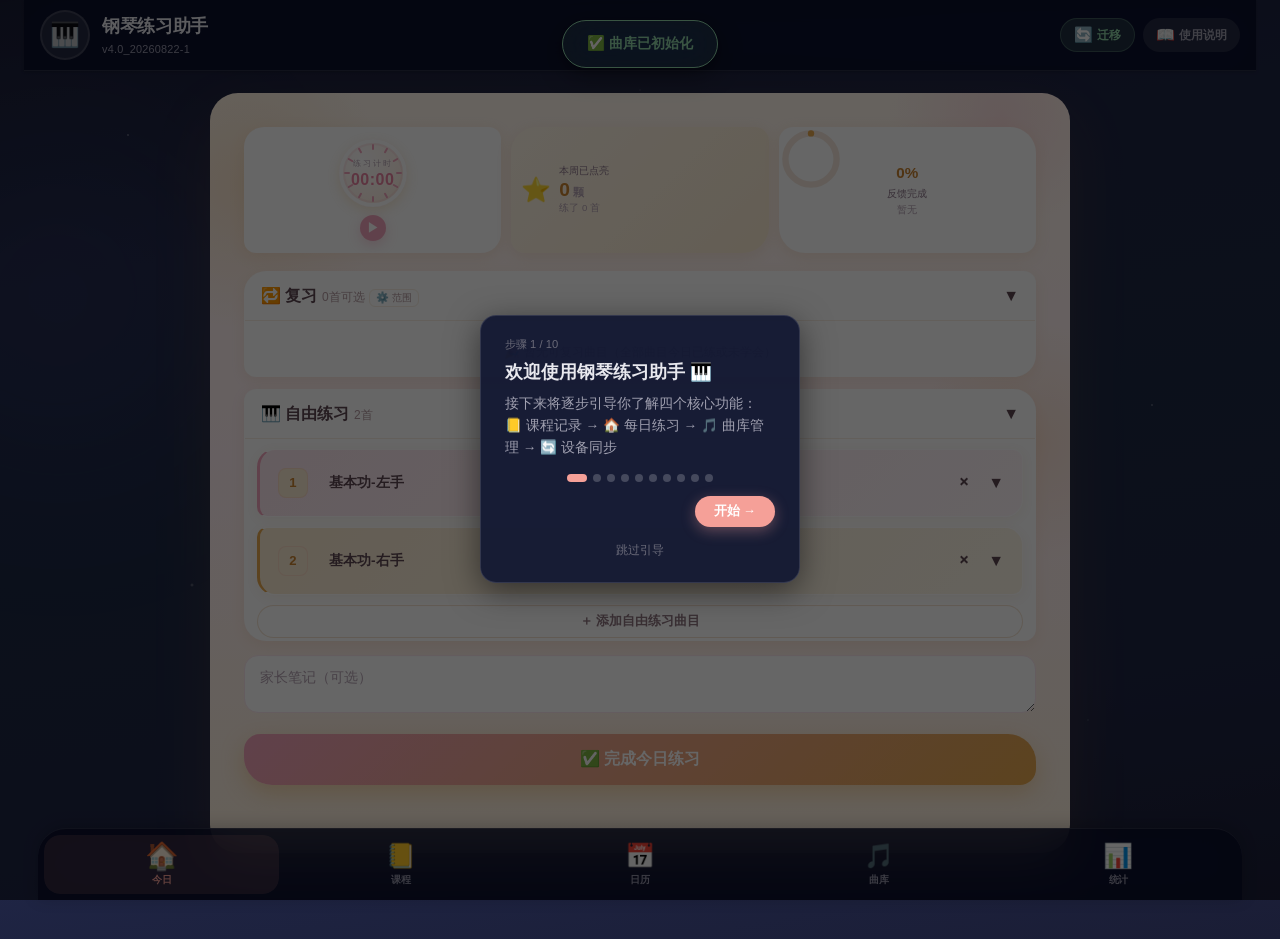
==== index.html @ 2f386a0f "feat: 存储管理面板 + 奖杯勋章墙 + 顶栏使用说明 + 今日页三卡片重构 - 存储管理：用量分类统计、孤儿文件清单确认删除、按课程勾选级联删除 - 作品档案改奖杯勋章墙（按阶段变色、熟练闪耀）" ====
<!--
  钢琴练习助手 — Piano Practice Helper
  Copyright (c) 2024-present
  Licensed under the MIT License
-->
<!DOCTYPE html>
<html lang="zh-CN">
<head>
<meta charset="UTF-8">
<meta name="viewport" content="width=device-width, initial-scale=1.0, viewport-fit=cover, user-scalable=no">
<meta http-equiv="Cache-Control" content="no-cache, no-store, must-revalidate">
<meta http-equiv="Pragma" content="no-cache">
<meta http-equiv="Expires" content="0">
<meta name="apple-mobile-web-app-capable" content="yes">
<meta name="apple-mobile-web-app-status-bar-style" content="black-translucent">
<meta name="apple-mobile-web-app-title" content="钢琴练习助手">
<link rel="apple-touch-icon" href="icon-192.png">
<link rel="manifest" href="manifest.json">
<link rel="stylesheet" href="css/style.css?v=20260822b">
<title>🎹 钢琴练习助手</title>
</head>

<body>
<div class="app">
  <!-- 头部 -->
  <div class="header" id="header">
    <div class="header-content">
      <div class="logo-area" id="logoArea" onclick="document.getElementById('logoInput').click()" title="更换头像">
        <img id="logoImg" src="" style="display:none" alt="Logo">
        <span class="logo-placeholder" id="logoPlaceholder">🎹</span>
      </div>
      <input type="file" id="logoInput" accept="image/*" style="display:none" onchange="handleLogoUpload(event)">

      <div class="header-title">
        <h1>钢琴练习助手</h1>
        <div class="header-subtitle" id="headerVersion">v4.0</div>
      </div>

      <div class="header-actions">
        <button class="sync-btn synced" id="syncBtn" onclick="showSyncPanel()" title="多设备迁移 / 备份">
          <span class="sync-icon">🔄</span>
          <span>迁移</span>
        </button>
        <button class="sync-btn" id="helpBtn" onclick="Onboarding.start()" title="使用说明">
          <span class="sync-icon">📖</span>
          <span>使用说明</span>
        </button>
      </div>
    </div>
  </div>

  <!-- 主内容 -->
  <div class="main" id="mainContent">
    <div class="page active" id="page-today"></div>
    <div class="page" id="page-lessons"></div>
    <div class="page" id="page-calendar"></div>
    <div class="page" id="page-repertoire"></div>
    <div class="page" id="page-stats"></div>
  </div>

  <!-- 底部标签栏 -->
  <div class="tab-bar">
    <button class="tab-btn active" data-tab="today">
      <span class="tab-icon">🏠</span>
      <span class="tab-label">今日</span>
    </button>
    <button class="tab-btn" data-tab="lessons">
      <span class="tab-icon">📒</span>
      <span class="tab-label">课程</span>
    </button>
    <button class="tab-btn" data-tab="calendar">
      <span class="tab-icon">📅</span>
      <span class="tab-label">日历</span>
    </button>
    <button class="tab-btn" data-tab="repertoire">
      <span class="tab-icon">🎵</span>
      <span class="tab-label">曲库</span>
    </button>
    <button class="tab-btn" data-tab="stats">
      <span class="tab-icon">📊</span>
      <span class="tab-label">统计</span>
    </button>
  </div>
</div>

<!-- 模态框容器 -->
<div id="modalContainer"></div>

<!-- 基础设施：事件总线 + 存储适配器 + Schema 版本管理（Phase 0） -->
<script src="js/events.js?v=20260818f"></script>
<script src="js/storage-adapter.js?v=20260822b"></script>
<script src="js/schema.js?v=20260818f"></script>

<!-- 数据层 + 管理层（基础依赖） -->
<script src="js/data.js?v=20260818f"></script>
<script src="js/managers.js?v=20260821b"></script>

<!-- Phase 1 模块（依赖 data/managers） -->
<script src="js/feedback.js?v=20260822a"></script>
<script src="js/lesson-audio.js?v=20260818f"></script>
<script src="js/lesson-markers.js?v=20260822a"></script>
<script src="js/sheet-annotator.js?v=20260822a"></script>
<script src="js/feedback-organizer.js?v=20260822a"></script>
<script src="js/suggestions.js?v=20260819c"></script>
<script src="js/onboarding.js?v=20260818f"></script>

<!-- 今日练琴模块（5 个子文件，必须按此顺序） -->
<script src="js/today/state.js?v=20260818f"></script>
<script src="js/today/render.js?v=20260822b"></script>
<script src="js/today/timer.js?v=20260818f"></script>
<script src="js/today/review-free.js?v=20260819e"></script>
<script src="js/today/submit.js?v=20260819c"></script>
<script src="js/today/celebrate.js?v=20260822a"></script>

<!-- 课程 + 日历 -->
<script src="js/lessons.js?v=20260821a"></script>
<script src="js/calendar.js?v=20260818f"></script>

<!-- 曲库模块（3 个子文件，必须按此顺序） -->
<script src="js/repertoire/browser.js?v=20260822b"></script>
<script src="js/repertoire/editor.js?v=20260818f"></script>
<script src="js/repertoire/sync.js?v=20260822b"></script>

<!-- QR 码库（生成 + 扫码） -->
<script src="js/qrcode-generator.min.js?v=20260818f"></script>
<script src="js/html5-qrcode.min.js?v=20260818f"></script>

<!-- 统计 + 应用入口 -->
<script src="js/stats.js?v=20260818f"></script>
<script src="js/app.js?v=20260822b"></script>
</body>
</html>
---- css/style.css ----
/* ========================================
   🎹 钢琴助手 - 优化版 v3.4_20260620
   ======================================== */

/* === 全局重置 === */
*, *::before, *::after {
  box-sizing: border-box;
  margin: 0;
  padding: 0;
  -webkit-tap-highlight-color: transparent;
}

/* === CSS 变量系统 === */
:root {
  /* 背景色 */
  --bg-primary: #1A1D35;
  --bg-secondary: #1F2545;
  --bg-tertiary: #1C2845;
  
  /* 卡片与层级 */
  --surface-1: rgba(255, 255, 255, 0.10);
  --surface-2: rgba(255, 255, 255, 0.06);
  --surface-3: rgba(255, 255, 255, 0.14);
  --elevated: rgba(20, 25, 52, 0.98);
  
  /* 品牌色 */
  --accent-primary: #F5A098;
  --accent-primary-soft: rgba(245, 160, 152, 0.15);
  --accent-green: #8ED4A6;
  --accent-green-soft: rgba(142, 212, 166, 0.15);
  --accent-mint: #9BD9CE;
  --accent-yellow: #F5D89A;
  --accent-lavender: #BAB8E0;
  --accent-blue: #9BB9DC;
  --accent-red: #FF6B6B;
  
  /* 文本层级 */
  --text-1: #E8E8EE;
  --text-2: #A0A0B0;
  --text-3: #9494A8;
  --text-4: #6A6A78;
  
  /* 边框 */
  --border-1: rgba(255, 255, 255, 0.12);
  --border-2: rgba(255, 255, 255, 0.08);
  --border-3: rgba(255, 255, 255, 0.20);
  
  /* 圆角 */
  --r-xs: 8px;
  --r-sm: 12px;
  --r-md: 16px;
  --r-lg: 20px;
  --r-xl: 28px;
  --r-full: 9999px;
  
  /* 阴影 */
  --shadow-sm: 0 1px 3px rgba(0, 0, 0, 0.2);
  --shadow-md: 0 2px 8px rgba(0, 0, 0, 0.25), 0 1px 3px rgba(0, 0, 0, 0.15);
  --shadow-lg: 0 8px 24px rgba(0, 0, 0, 0.35), 0 2px 8px rgba(0, 0, 0, 0.2);
  --shadow-xl: 0 16px 48px rgba(0, 0, 0, 0.4), 0 4px 16px rgba(0, 0, 0, 0.25);
  
  /* 动画曲线 - 标准 */
  --ease-out: cubic-bezier(0.16, 1, 0.3, 1);
  --ease-in-out: cubic-bezier(0.42, 0, 0.58, 1);
  --ease-spring: cubic-bezier(0.34, 1.56, 0.64, 1);
  
  /* 安全区域 */
  --safe-top: env(safe-area-inset-top);
  --safe-bottom: env(safe-area-inset-bottom);
  --safe-left: env(safe-area-inset-left);
  --safe-right: env(safe-area-inset-right);
}

/* === Body 基础 === */
body {
  font-family: -apple-system, BlinkMacSystemFont, "SF Pro Text", "SF Pro Display", 
               "PingFang SC", "Hiragino Sans GB", "Microsoft YaHei", sans-serif;
  font-size: 16px;
  line-height: 1.5;
  color: var(--text-1);
  background: linear-gradient(170deg,
    var(--bg-primary) 0%,
    var(--bg-secondary) 25%,
    var(--bg-tertiary) 50%,
    var(--bg-secondary) 75%,
    var(--bg-primary) 100%
  );
  min-height: 100vh;
  min-height: 100dvh;
  overflow-x: hidden;
  -webkit-font-smoothing: antialiased;
  -moz-osx-font-smoothing: grayscale;
}

/* === 星空背景 === */
body::before {
  content: '';
  position: fixed;
  inset: 0;
  pointer-events: none;
  z-index: 0;
  opacity: 0.5;
  background-image:
    radial-gradient(1.5px 1.5px at 10% 15%, rgba(255, 255, 255, 0.9), transparent),
    radial-gradient(1px 1px at 25% 50%, rgba(200, 220, 255, 0.7), transparent),
    radial-gradient(2px 2px at 40% 20%, rgba(255, 255, 255, 1), transparent),
    radial-gradient(1px 1px at 60% 70%, rgba(220, 200, 255, 0.6), transparent),
    radial-gradient(1.5px 1.5px at 75% 35%, rgba(255, 255, 255, 0.8), transparent),
    radial-gradient(1px 1px at 85% 80%, rgba(200, 240, 255, 0.6), transparent),
    radial-gradient(2px 2px at 15% 65%, rgba(255, 255, 255, 0.7), transparent),
    radial-gradient(1px 1px at 50% 10%, rgba(255, 200, 240, 0.5), transparent),
    radial-gradient(1.5px 1.5px at 90% 45%, rgba(255, 255, 255, 0.8), transparent),
    radial-gradient(1px 1px at 30% 85%, rgba(200, 220, 255, 0.6), transparent);
  background-size: 100% 100%;
  opacity: 0.45;
}

/* 星云效果 */
body::after {
  content: '';
  position: fixed;
  width: 500px;
  height: 500px;
  border-radius: 50%;
  background: radial-gradient(circle, rgba(100, 140, 255, 0.1), transparent 70%);
  top: 5%;
  left: -15%;
  filter: blur(80px);
  pointer-events: none;
  z-index: 0;
}

/* === 主容器 === */
.app {
  position: relative;
  z-index: 1;
  width: 100%;
  min-height: 100vh;
  min-height: 100dvh;
  display: flex;
  flex-direction: column;
  padding-left: var(--safe-left);
  padding-right: var(--safe-right);
}

@media (min-width: 600px) {
  .app {
    padding-left: max(var(--safe-left), 16px);
    padding-right: max(var(--safe-right), 16px);
  }
}

@media (min-width: 900px) {
  .app {
    max-width: 100%;
    margin: 0;
    padding: 0 24px;
  }
  .main {
    display: grid;
    grid-template-columns: 1fr;
    max-width: 100%;
  }
}

/* ========================================
   📱 头部导航
   ======================================== */
.header {
  position: sticky;
  top: 0;
  z-index: 100;
  background: rgba(10, 14, 39, 0.7);
  backdrop-filter: saturate(180%) blur(24px);
  -webkit-backdrop-filter: saturate(180%) blur(24px);
  border-bottom: 1px solid var(--border-1);
  padding: max(var(--safe-top), 10px) 16px 10px;
  transition: all 0.3s var(--ease-out);
}

.header.scrolled {
  background: rgba(10, 14, 39, 0.88);
  box-shadow: var(--shadow-sm);
}

.header-content {
  display: flex;
  align-items: center;
  gap: 12px;
}

/* Logo */
.logo-area {
  width: 50px;
  height: 50px;
  border-radius: 50%;
  background: var(--surface-1);
  border: 2px solid var(--border-1);
  overflow: hidden;
  cursor: pointer;
  transition: all 0.3s var(--ease-out);
  display: flex;
  align-items: center;
  justify-content: center;
  flex-shrink: 0;
}

.logo-area:hover {
  background: var(--surface-3);
  border-color: var(--accent-primary);
  transform: scale(1.05);
}

.logo-area:active {
  transform: scale(0.95);
}

.logo-area img {
  width: 100%;
  height: 100%;
  object-fit: cover;
}

.logo-placeholder {
  font-size: 1.5rem;
  opacity: 0.7;
}

/* 标题 */
.header-title {
  flex: 1;
  min-width: 0;
}

.header-title h1 {
  font-size: 1.1rem;
  font-weight: 700;
  letter-spacing: -0.02em;
  color: var(--text-1);
  margin: 0;
  white-space: nowrap;
  overflow: hidden;
  text-overflow: ellipsis;
}

.header-subtitle {
  font-size: 0.68rem;
  color: var(--text-3);
  font-weight: 500;
  margin-top: 1px;
  letter-spacing: 0.02em;
}

/* 操作按钮组 */
.header-actions {
  display: flex;
  gap: 8px;
  align-items: center;
  flex-shrink: 0;
}

/* 同步按钮 */
.sync-btn {
  display: flex;
  align-items: center;
  justify-content: center;
  gap: 4px;
  height: 34px;
  padding: 0 13px;
  border-radius: var(--r-full);
  border: none;
  background: var(--surface-1);
  color: var(--text-2);
  font-size: 0.78rem;
  font-weight: 600;
  cursor: pointer;
  transition: all 0.25s var(--ease-out);
  white-space: nowrap;
}

.sync-btn:hover {
  background: var(--surface-3);
  transform: translateY(-1px);
}

.sync-btn:active {
  transform: scale(0.96);
}

.sync-btn.synced {
  background: var(--accent-green-soft);
  color: var(--accent-green);
  border: 1px solid rgba(142, 212, 166, 0.25);
}

.sync-icon {
  font-size: 0.95rem;
}

.sync-btn.syncing .sync-icon {
  animation: spin 1s linear infinite;
}

@keyframes spin {
  from { transform: rotate(0deg); }
  to { transform: rotate(360deg); }
}

/* ========================================
   🎯 底部标签栏 - iOS 风格
   ======================================== */
.tab-bar {
  position: sticky;
  bottom: 0;
  z-index: 99;
  display: flex;
  gap: 4px;
  padding: 6px 6px max(var(--safe-bottom), 6px);
  background: rgba(10, 14, 39, 0.85);
  backdrop-filter: saturate(180%) blur(24px);
  -webkit-backdrop-filter: saturate(180%) blur(24px);
  border-top: 1px solid var(--border-1);
  box-shadow: 0 -2px 16px rgba(0, 0, 0, 0.2);
}

.tab-btn {
  flex: 1;
  display: flex;
  flex-direction: column;
  align-items: center;
  justify-content: center;
  gap: 3px;
  padding: 7px 4px;
  border: none;
  border-radius: var(--r-md);
  background: transparent;
  color: var(--text-3);
  font-size: 0.65rem;
  font-weight: 600;
  cursor: pointer;
  transition: all 0.25s var(--ease-out);
  min-height: 50px;
  position: relative;
  overflow: hidden;
}

.tab-btn::before {
  content: '';
  position: absolute;
  inset: 0;
  background: var(--accent-primary-soft);
  border-radius: inherit;
  opacity: 0;
  transition: opacity 0.25s var(--ease-out);
}

.tab-btn:active::before {
  opacity: 0.4;
}

.tab-btn.active {
  color: var(--accent-primary);
}

.tab-btn.active::before {
  opacity: 1;
}

.tab-icon {
  font-size: 1.5rem;
  transition: transform 0.25s var(--ease-spring);
  position: relative;
  z-index: 1;
}

.tab-btn.active .tab-icon {
  transform: scale(1.12);
}

.tab-label {
  position: relative;
  z-index: 1;
  letter-spacing: -0.01em;
}

/* ========================================
   📄 主内容区
   ======================================== */
.main {
  flex: 1;
  overflow-y: auto;
  overflow-x: hidden;
  padding: 14px 12px 14px;
  -webkit-overflow-scrolling: touch;
  scroll-behavior: smooth;
}

.main::-webkit-scrollbar {
  width: 5px;
}

.main::-webkit-scrollbar-track {
  background: transparent;
}

.main::-webkit-scrollbar-thumb {
  background: var(--border-2);
  border-radius: 3px;
}

.main::-webkit-scrollbar-thumb:hover {
  background: var(--text-3);
}

/* 页面容器 */
.page {
  display: none;
}

.page.active {
  display: block;
}

/* ========================================
   🎴 卡片系统
   ======================================== */
.card {
  background: var(--surface-1);
  backdrop-filter: blur(12px);
  -webkit-backdrop-filter: blur(12px);
  border-radius: var(--r-lg);
  border: 1px solid var(--border-1);
  padding: 16px;
  margin-bottom: 12px;
  box-shadow: var(--shadow-sm);
  transition: background 0.2s var(--ease-out), box-shadow 0.2s var(--ease-out), border-color 0.2s var(--ease-out);
}

.card:hover {
  background: var(--surface-3);
  box-shadow: var(--shadow-md);
}

.card-header {
  display: flex;
  align-items: center;
  justify-content: space-between;
  margin-bottom: 12px;
}

.card-title {
  font-size: 0.95rem;
  font-weight: 700;
  color: var(--text-1);
  display: flex;
  align-items: center;
  gap: 6px;
}

.card-title-icon {
  font-size: 1.1rem;
}

/* 卡片变体 */
.card-elevated {
  background: var(--elevated);
  box-shadow: var(--shadow-lg);
}

.card-highlight {
  border-left: 4px solid var(--accent-primary);
  background: linear-gradient(to right, rgba(245, 160, 152, 0.08), var(--surface-1));
}

.card-success {
  border-left: 4px solid var(--accent-green);
  background: linear-gradient(to right, var(--accent-green-soft), var(--surface-1));
}

/* ========================================
   🎹 曲目卡片
   ======================================== */
.piece-card {
  background: var(--surface-1);
  backdrop-filter: blur(12px);
  border-radius: var(--r-lg);
  border: 1px solid var(--border-1);
  padding: 14px;
  margin-bottom: 10px;
  cursor: default;
  position: relative;
  overflow: hidden;
  z-index: 1;
  isolation: isolate;
}

/* Macaron 配色 */
.piece-card:nth-child(6n+1) {
  background: linear-gradient(135deg, rgba(245, 160, 152, 0.1), var(--surface-1));
  border-left-color: var(--accent-primary);
}

.piece-card:nth-child(6n+2) {
  background: linear-gradient(135deg, rgba(142, 212, 166, 0.1), var(--surface-1));
  border-left-color: var(--accent-green);
}

.piece-card:nth-child(6n+3) {
  background: linear-gradient(135deg, rgba(155, 217, 206, 0.1), var(--surface-1));
  border-left-color: var(--accent-mint);
}

.piece-card:nth-child(6n+4) {
  background: linear-gradient(135deg, rgba(245, 216, 154, 0.1), var(--surface-1));
  border-left-color: var(--accent-yellow);
}

.piece-card:nth-child(6n+5) {
  background: linear-gradient(135deg, rgba(186, 184, 224, 0.1), var(--surface-1));
  border-left-color: var(--accent-lavender);
}

.piece-card:nth-child(6n+6) {
  background: linear-gradient(135deg, rgba(155, 185, 220, 0.1), var(--surface-1));
  border-left-color: var(--accent-blue);
}

.piece-card:hover {
  border-color: var(--border-2);
}

.piece-card .piece-card-top {
  cursor: pointer;
}

.piece-card-top {
  display: flex;
  align-items: flex-start;
  gap: 11px;
  position: relative;
  z-index: 2;
}

.piece-card-body {
  position: relative;
  z-index: 1;
  max-height: 0;
  overflow: hidden;
  opacity: 0;
  margin-top: 0;
  padding-top: 0;
}

.piece-card.expanded .piece-card-body {
  max-height: 500px;
  opacity: 1;
  margin-top: 10px;
  padding-top: 6px;
}

.piece-number {
  flex-shrink: 0;
  width: 30px;
  height: 30px;
  display: flex;
  align-items: center;
  justify-content: center;
  background: var(--accent-primary-soft);
  color: var(--accent-primary);
  border-radius: var(--r-xs);
  font-weight: 800;
  font-size: 0.82rem;
  border: 1px solid rgba(245, 160, 152, 0.2);
}

.piece-info {
  flex: 1;
  min-width: 0;
}

.piece-title {
  font-size: 1rem;
  font-weight: 700;
  color: var(--text-1);
  line-height: 1.3;
  margin-bottom: 3px;
}

.piece-subtitle {
  font-size: 0.72rem;
  color: var(--text-2);
  display: flex;
  align-items: center;
  gap: 4px;
}

.expand-hint {
  font-size: 0.68rem;
  color: var(--text-2);
  transition: opacity 0.3s var(--ease-out);
}

.piece-card.expanded .expand-hint {
  opacity: 0.4;
}

/* 老师笔记 */
.teacher-notes {
  background: rgba(255, 255, 255, 0.04);
  border: 1px solid var(--border-2);
  border-radius: var(--r-md);
  padding: 0;
  margin-top: 0;
  max-height: 0;
  overflow: hidden;
  opacity: 0;
}

.piece-card.expanded .teacher-notes {
  padding: 11px 13px;
  margin-top: 11px;
  max-height: 600px;
  opacity: 1;
}

.teacher-notes-label {
  font-size: 0.68rem;
  font-weight: 700;
  color: var(--accent-primary);
  text-transform: uppercase;
  letter-spacing: 0.06em;
  margin-bottom: 5px;
}

.teacher-notes-content {
  font-size: 0.82rem;
  color: var(--text-2);
  line-height: 1.5;
}

/* ========================================
   ⭐ 评分系统
   ======================================== */
.star-rating {
  display: flex;
  gap: 3px;
  margin: 9px 0;
}

.star-btn {
  font-size: 1.7rem;
  background: none;
  border: none;
  padding: 3px;
  cursor: pointer;
  transition: all 0.2s var(--ease-spring);
  filter: grayscale(1) opacity(0.3);
  min-width: 36px;
  min-height: 36px;
  display: flex;
  align-items: center;
  justify-content: center;
}

.star-btn:hover {
  filter: grayscale(0.6) opacity(0.6);
}

.star-btn.active {
  filter: none;
}

/* ========================================
   🎨 按钮系统
   ======================================== */
.btn {
  display: inline-flex;
  align-items: center;
  justify-content: center;
  gap: 6px;
  padding: 11px 22px;
  border: none;
  border-radius: var(--r-full);
  font-size: 0.88rem;
  font-weight: 700;
  cursor: pointer;
  transition: all 0.25s var(--ease-out);
  white-space: nowrap;
  position: relative;
  overflow: hidden;
}

.btn::before {
  content: '';
  position: absolute;
  inset: 0;
  background: linear-gradient(to bottom, rgba(255, 255, 255, 0.1), transparent);
  opacity: 0;
  transition: opacity 0.25s;
}

.btn:hover::before {
  opacity: 1;
}

.btn:hover {
  transform: translateY(-2px);
  box-shadow: var(--shadow-md);
}

.btn:active {
  transform: scale(0.96);
}

/* 按钮变体 */
.btn-primary {
  background: var(--accent-primary);
  color: #fff;
  box-shadow: 0 4px 14px rgba(245, 160, 152, 0.35);
}

.btn-primary:hover {
  background: linear-gradient(to bottom, var(--accent-primary), #F08070);
  box-shadow: 0 6px 18px rgba(245, 160, 152, 0.45);
}

.btn-success {
  background: var(--accent-green);
  color: #fff;
  box-shadow: 0 4px 14px rgba(142, 212, 166, 0.35);
}

.btn-secondary {
  background: var(--surface-1);
  color: var(--text-2);
  border: 1px solid var(--border-1);
}

.btn-danger {
  background: var(--accent-red);
  color: #fff;
  box-shadow: 0 4px 14px rgba(255, 107, 107, 0.35);
}

.btn-sm {
  padding: 7px 15px;
  font-size: 0.78rem;
}

.btn-lg {
  padding: 15px 30px;
  font-size: 1.05rem;
  border-radius: var(--r-xl);
}

/* 大按钮 - CTA */
.btn-big {
  width: 100%;
  max-width: 420px;
  margin: 18px auto;
  padding: 17px 34px;
  font-size: 1.1rem;
  font-weight: 800;
  border-radius: var(--r-xl);
  background: linear-gradient(135deg, var(--accent-primary), #F08080);
  color: #fff;
  box-shadow: 0 6px 22px rgba(245, 160, 152, 0.45);
  border: none;
  cursor: pointer;
  transition: all 0.3s var(--ease-spring);
  display: flex;
  align-items: center;
  justify-content: center;
  gap: 8px;
}

.btn-big:hover {
  transform: translateY(-3px) scale(1.015);
  box-shadow: 0 8px 26px rgba(245, 160, 152, 0.55);
}

.btn-big:active {
  transform: scale(0.98);
}

/* ========================================
   📝 表单系统
   ======================================== */
.form-group {
  margin-bottom: 16px;
}

.form-label {
  display: block;
  font-size: 0.82rem;
  font-weight: 700;
  color: var(--text-2);
  margin-bottom: 7px;
  letter-spacing: -0.01em;
}

.form-input,
.form-textarea,
.form-select {
  width: 100%;
  padding: 13px 15px;
  border: 2px solid var(--border-1);
  border-radius: var(--r-md);
  background: rgba(255, 255, 255, 0.04);
  color: var(--text-1);
  font-size: 0.92rem;
  font-family: inherit;
  transition: all 0.3s var(--ease-out);
}

.form-input::placeholder,
.form-textarea::placeholder {
  color: var(--text-4);
}

.form-input:focus,
.form-textarea:focus,
.form-select:focus {
  outline: none;
  border-color: var(--accent-primary);
  background: rgba(255, 255, 255, 0.08);
  box-shadow: 0 0 0 4px rgba(245, 160, 152, 0.12);
}

.form-textarea {
  resize: vertical;
  min-height: 75px;
  line-height: 1.5;
}

.form-select {
  cursor: pointer;
  appearance: none;
  background-image: url("data:image/svg+xml,%3Csvg width='12' height='8' viewBox='0 0 12 8' fill='none' xmlns='http://www.w3.org/2000/svg'%3E%3Cpath d='M1 1L6 6L11 1' stroke='%23A0A0B0' stroke-width='2' stroke-linecap='round'/%3E%3C/svg%3E");
  background-repeat: no-repeat;
  background-position: right 14px center;
  padding-right: 38px;
}

/* ========================================
   🏷️ 练习分类折叠
   ======================================== */
.practice-category {
  border-radius: var(--r-lg);
  overflow: hidden;
  position: relative;
  z-index: 1;
  isolation: isolate;
  background: var(--surface-2);
  border: 1px solid var(--border-2);
  margin-bottom: 12px;
}

.practice-category-header {
  display: flex;
  align-items: center;
  justify-content: space-between;
  padding: 12px 16px;
  background: var(--surface-1);
  border-bottom: 1px solid var(--border-2);
  cursor: pointer;
  transition: all 0.25s var(--ease-out);
  user-select: none;
  position: relative;
  z-index: 3;
}

.practice-category-header:hover {
  background: var(--surface-3);
}

.practice-category:hover {
  border-color: var(--accent-primary);
}

.practice-category-header:active {
  /* 移除 transform: scale(0.98)，避免点击折叠头内元素时画面晃动 */
}

.cat-info {
  display: flex;
  align-items: center;
  gap: 8px;
}

.cat-toggle-icon {
  font-size: 0.75rem;
  color: var(--text-2);
  transition: transform 0.3s var(--ease-out);
}

.practice-category.open .cat-toggle-icon {
  transform: rotate(90deg);
}

.practice-category-body {
  padding: 10px 12px 2px 12px;
  position: relative;
  z-index: 2;
}

/* ========================================
   🏷️ 标签系统
   ======================================== */
.tag-row {
  display: flex;
  flex-wrap: wrap;
  gap: 7px;
  margin-top: 7px;
}

.tag {
  display: inline-flex;
  align-items: center;
  gap: 4px;
  padding: 3px 8px;
  border: 2px solid var(--border-1);
  border-radius: var(--r-full);
  background: rgba(255, 255, 255, 0.04);
  color: var(--text-2);
  font-size: 0.75rem;
  font-weight: 600;
  cursor: pointer;
  transition: all 0.25s var(--ease-out);
  white-space: nowrap;
}

.tag:hover {
  background: rgba(255, 255, 255, 0.08);
  border-color: var(--accent-primary);
  transform: translateY(-1px);
}

.tag:active {
  transform: scale(0.95);
}

.tag.selected {
  background: var(--accent-primary-soft);
  border-color: var(--accent-primary);
  color: var(--accent-primary);
}

/* 徽章 */
.badge {
  display: inline-flex;
  align-items: center;
  gap: 3px;
  padding: 4px 9px;
  border-radius: var(--r-full);
  font-size: 0.68rem;
  font-weight: 700;
  letter-spacing: 0.03em;
}

.badge-success {
  background: var(--accent-green-soft);
  color: var(--accent-green);
}

.badge-warning {
  background: rgba(245, 216, 154, 0.15);
  color: var(--accent-yellow);
}

.badge-info {
  background: rgba(155, 217, 206, 0.15);
  color: var(--accent-mint);
}

/* ========================================
   📅 日历组件
   ======================================== */
.calendar-nav {
  display: flex;
  align-items: center;
  justify-content: space-between;
  margin-bottom: 15px;
  padding: 0 4px;
}

.calendar-month {
  font-size: 1.05rem;
  font-weight: 800;
  color: var(--text-1);
  letter-spacing: -0.02em;
}

.calendar-nav-btn {
  width: 34px;
  height: 34px;
  display: flex;
  align-items: center;
  justify-content: center;
  background: var(--surface-1);
  border: 1px solid var(--border-1);
  border-radius: 50%;
  color: var(--text-2);
  font-size: 1.1rem;
  cursor: pointer;
  transition: all 0.25s var(--ease-out);
}

.calendar-nav-btn:hover {
  background: var(--surface-3);
  border-color: var(--accent-primary);
  transform: scale(1.05);
}

.calendar-nav-btn:active {
  transform: scale(0.95);
}

.calendar-grid {
  display: grid;
  grid-template-columns: repeat(7, 1fr);
  gap: 5px;
  text-align: center;
}

.calendar-weekday {
  font-size: 0.68rem;
  font-weight: 700;
  color: var(--text-3);
  padding: 9px 0;
  text-transform: uppercase;
  letter-spacing: 0.05em;
}

.calendar-day {
  aspect-ratio: 1;
  display: flex;
  flex-direction: column;
  align-items: center;
  justify-content: center;
  border-radius: var(--r-md);
  background: var(--surface-1);
  border: 1px solid var(--border-2);
  font-size: 0.82rem;
  font-weight: 600;
  cursor: pointer;
  transition: all 0.25s var(--ease-out);
  position: relative;
  min-height: 36px;
  overflow: hidden;
}

.calendar-day:hover {
  background: var(--surface-3);
  border-color: var(--accent-primary);
}

.calendar-day.today {
  background: var(--accent-primary-soft);
  border-color: var(--accent-primary);
  color: var(--accent-primary);
  font-weight: 800;
}

.calendar-day.other-month {
  opacity: 0.25;
  pointer-events: none;
}

.calendar-day.has-practice::after {
  content: '';
  position: absolute;
  bottom: 3px;
  width: 4px;
  height: 4px;
  border-radius: 50%;
  background: var(--accent-green);
}

.calendar-day.missed::after {
  background: var(--border-1);
}

.day-star {
  font-size: 0.55rem;
  line-height: 1;
  white-space: nowrap;
  color: var(--accent-yellow);
  margin-top: 1px;
}

/* 统计卡片 */
.calendar-stats {
  display: grid;
  grid-template-columns: repeat(auto-fit, minmax(100px, 1fr));
  gap: 11px;
  margin-top: 18px;
}

.stat-card {
  background: var(--surface-1);
  backdrop-filter: blur(12px);
  border: 1px solid var(--border-1);
  border-radius: var(--r-lg);
  padding: 15px;
  text-align: center;
  transition: all 0.3s var(--ease-out);
}

.stat-card:hover {
  background: var(--surface-3);
}

.stat-number {
  font-size: 1.9rem;
  font-weight: 900;
  color: var(--accent-primary);
  line-height: 1;
  margin-bottom: 5px;
}

.stat-label {
  font-size: 0.68rem;
  color: var(--text-3);
  font-weight: 600;
  letter-spacing: 0.03em;
}

/* 周/月切换 */
.calendar-view-toggle {
  display: flex;
  gap: 0;
  margin-bottom: 12px;
  border-radius: var(--r-full);
  overflow: hidden;
  border: 1px solid var(--border-1);
}

.calendar-view-toggle-btn {
  flex: 1;
  padding: 8px 16px;
  background: transparent;
  border: none;
  color: var(--text-2);
  font-size: 0.8rem;
  font-weight: 700;
  cursor: pointer;
  transition: all 0.25s var(--ease-out);
}

.calendar-view-toggle-btn.active {
  background: var(--accent-primary-soft);
  color: var(--accent-primary);
}

/* 周视图 */
.calendar-week-grid {
  display: grid;
  grid-template-columns: repeat(7, minmax(0, 1fr));
  gap: 5px;
  margin-bottom: 12px;
  width: 100%;
}

.calendar-week-cell {
  background: var(--surface-1);
  border: 1px solid var(--border-2);
  border-radius: var(--r-md);
  padding: 10px 6px;
  text-align: center;
  cursor: pointer;
  transition: all 0.25s var(--ease-out);
}

.calendar-week-cell:hover {
  background: var(--surface-3);
  border-color: var(--accent-primary);
}

.calendar-week-cell.today {
  background: var(--accent-primary-soft);
  border-color: var(--accent-primary);
}

.calendar-week-cell .week-day-name {
  font-size: 0.68rem;
  font-weight: 700;
  color: var(--text-3);
  margin-bottom: 2px;
}

.calendar-week-cell .week-date {
  font-size: 0.9rem;
  font-weight: 800;
  color: var(--text-1);
  margin-bottom: 4px;
}

.calendar-week-cell .week-duration {
  font-size: 0.65rem;
  color: var(--accent-green);
  font-weight: 600;
}

.calendar-week-cell .week-stars {
  font-size: 0.55rem;
  color: var(--accent-yellow);
}

.calendar-week-cell.no-practice {
  opacity: 0.5;
}

/* ========================================
   🎭 模态框
   ======================================== */
.modal-overlay {
  position: fixed;
  inset: 0;
  z-index: 999;
  background: rgba(0, 0, 0, 0.75);
  backdrop-filter: blur(10px);
  -webkit-backdrop-filter: blur(10px);
  display: flex;
  align-items: center;
  justify-content: center;
  padding: 14px;
  animation: modal-fade 0.3s var(--ease-out);
}

@keyframes modal-fade {
  from {
    opacity: 0;
    backdrop-filter: blur(0);
  }
  to {
    opacity: 1;
    backdrop-filter: blur(10px);
  }
}

.modal {
  background: var(--elevated);
  backdrop-filter: saturate(180%) blur(24px);
  -webkit-backdrop-filter: saturate(180%) blur(24px);
  border: 1px solid var(--border-1);
  border-radius: var(--r-xl);
  box-shadow: var(--shadow-xl);
  width: 92%;
  max-width: 560px;
  max-height: 88vh;
  max-height: 88dvh;
  overflow-y: auto;
  animation: modal-slide 0.4s var(--ease-spring);
}

@media (min-width: 768px) {
  .modal {
    width: 90%;
    max-width: 900px;
  }
}

@media (min-width: 1200px) {
  .modal {
    width: 80%;
    max-width: 1200px;
  }
}

@keyframes modal-slide {
  from {
    opacity: 0;
    transform: translateY(35px) scale(0.96);
  }
  to {
    opacity: 1;
    transform: translateY(0) scale(1);
  }
}

.modal-header {
  position: sticky;
  top: 0;
  z-index: 10;
  display: flex;
  align-items: center;
  justify-content: space-between;
  padding: 18px 22px;
  background: var(--elevated);
  backdrop-filter: saturate(180%) blur(24px);
  border-bottom: 1px solid var(--border-2);
}

.modal-title {
  font-size: 1.25rem;
  font-weight: 800;
  color: var(--text-1);
  letter-spacing: -0.02em;
}

.modal-close {
  position: relative;
  width: 30px;
  height: 30px;
  display: flex;
  align-items: center;
  justify-content: center;
  background: rgba(255, 255, 255, 0.08);
  border: none;
  border-radius: 50%;
  color: var(--text-2);
  font-size: 1.15rem;
  cursor: pointer;
  transition: all 0.25s var(--ease-out);
}
/* 扩大触控热区到 44×44px（视觉尺寸保持 30px），符合 Apple 最小可点标准 */
.modal-close::after {
  content: '';
  position: absolute;
  inset: -7px;
}

.modal-close:hover {
  background: rgba(255, 107, 107, 0.2);
  color: var(--accent-red);
  transform: rotate(90deg);
}

.modal-body {
  padding: 22px;
}

.modal-footer {
  position: sticky;
  bottom: 0;
  padding: 14px 22px 22px;
  background: linear-gradient(to top, var(--elevated) 70%, transparent);
}

/* ========================================
   📒 课程模态框 - 全屏
   ======================================== */
.modal-lesson-overlay {
  padding: 0;
  align-items: flex-end;
}

.modal-lesson {
  width: 100%;
  max-width: 100%;
  max-height: 100vh;
  max-height: 100dvh;
  height: 100vh;
  height: 100dvh;
  border-radius: var(--r-xl) var(--r-xl) 0 0;
  display: flex;
  flex-direction: column;
  overflow-x: hidden;
  /* iOS 刘海屏安全区避让：内容顶部下移到状态栏/灵动岛之下，标题与 ✕ 不被遮挡 */
  padding-top: var(--safe-top, 0px);
}

.modal-lesson .modal-body {
  flex: 1;
  overflow-y: auto;
  overflow-x: hidden;
  overscroll-behavior-x: contain;
  -webkit-overflow-scrolling: touch;
}

@media (min-width: 768px) {
  .modal-lesson-overlay {
    padding: 14px;
    align-items: center;
  }
  .modal-lesson {
    width: 90%;
    max-width: 900px;
    height: auto;
    max-height: 92vh;
    max-height: 92dvh;
    border-radius: var(--r-xl);
  }
}

/* ========================================
   🔄 版本更新提示
   ======================================== */
.update-toast {
  position: fixed;
  bottom: 20px;
  left: 50%;
  transform: translateX(-50%);
  z-index: 10000;
  display: flex;
  align-items: center;
  gap: 12px;
  padding: 14px 20px;
  background: var(--accent);
  color: #fff;
  border-radius: 12px;
  font-size: 14px;
  font-weight: 600;
  box-shadow: 0 8px 32px rgba(0,0,0,0.3);
  animation: update-toast-in 0.4s var(--ease-spring);
  cursor: pointer;
  -webkit-tap-highlight-color: transparent;
}
.update-toast:active {
  transform: translateX(-50%) scale(0.96);
}
@keyframes update-toast-in {
  from { opacity: 0; transform: translateX(-50%) translateY(20px); }
  to   { opacity: 1; transform: translateX(-50%) translateY(0); }
}

/* ========================================
   💫 空状态
   ======================================== */
.empty-state {
  text-align: center;
  padding: 55px 30px;
  animation: empty-fade 0.5s var(--ease-out);
}

@keyframes empty-fade {
  from {
    opacity: 0;
    transform: translateY(15px);
  }
  to {
    opacity: 1;
    transform: translateY(0);
  }
}

.empty-icon {
  font-size: 3.8rem;
  margin-bottom: 15px;
  opacity: 0.5;
  filter: grayscale(0.3);
}

.empty-title {
  font-size: 1.05rem;
  font-weight: 700;
  color: var(--text-2);
  margin-bottom: 7px;
}

.empty-description {
  font-size: 0.82rem;
  color: var(--text-3);
  line-height: 1.5;
  max-width: 290px;
  margin: 0 auto 22px;
}

/* ========================================
   ⏱ 整体练习计时器
   ======================================== */
.total-timer {
  display: flex;
  align-items: center;
  justify-content: space-between;
  gap: 12px;
  padding: 12px 16px;
  background: rgba(255, 255, 255, 0.03);
  border: 1px solid var(--border-2);
  border-radius: var(--r-md);
  margin-bottom: 16px;
}

.total-timer-label {
  font-size: 0.75rem;
  font-weight: 600;
  color: var(--text-3);
  text-transform: uppercase;
  letter-spacing: 0.5px;
}

.total-timer-display {
  font-size: 1.5rem;
  font-weight: 800;
  font-variant-numeric: tabular-nums;
  color: var(--accent-green);
  min-width: 80px;
  text-align: center;
}

.total-timer-controls {
  display: flex;
  align-items: center;
  gap: 6px;
}

/* ========================================
   🎛️ 工具类
   ======================================== */
.parent-sub-card {
  background: rgba(255, 255, 255, 0.04);
  border: 1px solid var(--border-2);
  border-radius: var(--r-md);
  padding: 14px;
  margin-bottom: 12px;
}

.parent-sub-title {
  font-size: 0.82rem;
  font-weight: 700;
  color: var(--text-1);
  margin-bottom: 10px;
  display: flex;
  align-items: center;
  gap: 6px;
}

.flex-row {
  display: flex;
  align-items: center;
}

.flex-between {
  display: flex;
  align-items: center;
  justify-content: space-between;
}

.flex-center {
  display: flex;
  align-items: center;
  justify-content: center;
}

.gap-4 { gap: 4px; }
.gap-8 { gap: 8px; }
.gap-12 { gap: 12px; }
.gap-16 { gap: 16px; }

.mt-4 { margin-top: 4px; }
.mt-8 { margin-top: 8px; }
.mt-12 { margin-top: 12px; }
.mt-16 { margin-top: 16px; }
.mt-24 { margin-top: 24px; }

.mb-4 { margin-bottom: 4px; }
.mb-8 { margin-bottom: 8px; }
.mb-12 { margin-bottom: 12px; }
.mb-16 { margin-bottom: 16px; }

.p-8 { padding: 8px; }
.p-12 { padding: 12px; }
.p-16 { padding: 16px; }

.text-center { text-align: center; }
.text-sm { font-size: 0.78rem; }
.text-xs { font-size: 0.68rem; }
.text-lg { font-size: 1.05rem; }

.text-1 { color: var(--text-1); }
.text-2 { color: var(--text-2); }
.text-3 { color: var(--text-3); }

.font-bold { font-weight: 700; }
.font-black { font-weight: 900; }

/* ========================================
   📱 响应式
   ======================================== */
@media (max-width: 375px) {
  .header-title h1 {
    font-size: 0.98rem;
  }
  
  .tab-label {
    font-size: 0.6rem;
  }
  
  .piece-title {
    font-size: 0.92rem;
  }
}

@media (min-width: 768px) {
  .calendar-grid {
    gap: 9px;
  }
  
  .piece-card {
    padding: 18px;
  }
  
  .tab-bar {
    border-radius: var(--r-xl) var(--r-xl) 0 0;
    margin: 0 14px;
  }
}

/* ========================================
   🌙 暗色主题增强
   ======================================== */
@media (prefers-color-scheme: dark) {
  body {
    background: linear-gradient(170deg, 
      #0E1020 0%, 
      #13162C 25%, 
      #101327 50%, 
      #12152A 75%, 
      #0E1020 100%
    );
  }
}

/* ========================================
   ♿ 无障碍
   ======================================== */
@media (prefers-reduced-motion: reduce) {
  *,
  *::before,
  *::after {
    animation-duration: 0.01ms !important;
    animation-iteration-count: 1 !important;
    transition-duration: 0.01ms !important;
  }
}

*:focus-visible {
  outline: 2px solid var(--accent-primary);
  outline-offset: 2px;
}

/* ========================================
   🖨️ 打印
   ======================================== */
@media print {
  body {
    background: white;
    color: black;
  }
  
  .header,
  .tab-bar,
  .sync-btn,
  .btn {
    display: none !important;
  }
  
  .card {
    break-inside: avoid;
    border: 1px solid #ccc;
  }
}
/* ==========================================
   🃏 复习翻卡动画
   ========================================== */

/* 背面消失动画（旋转到侧面 + 金色光芒） */
@keyframes cardBackOut {
  0%   { transform: rotateY(0deg); opacity: 1; box-shadow: 0 0 0 rgba(255, 200, 50, 0); }
  40%  { box-shadow: 0 0 30px rgba(255, 200, 50, 0.7); }
  70%  { box-shadow: 0 0 50px rgba(255, 200, 50, 0.9); }
  100% { transform: rotateY(90deg); opacity: 0; box-shadow: 0 0 40px rgba(255, 200, 50, 0.5); }
}

/* 正面出现动画（从侧面展开，文字始终正向） */
@keyframes cardFrontIn {
  0%   { transform: rotateY(-90deg); opacity: 0; }
  100% { transform: rotateY(0deg); opacity: 1; }
}

/* 曲名金色发光 + 由小变大 */
@keyframes titleReveal {
  0%   { opacity: 0; transform: scale(0.5); text-shadow: 0 0 0px rgba(255, 200, 50, 0); }
  40%  { opacity: 1; transform: scale(1.2); text-shadow: 0 0 20px rgba(255, 200, 50, 0.9); }
  70%  { transform: scale(1.05); text-shadow: 0 0 15px rgba(255, 200, 50, 0.6); }
  100% { transform: scale(1); text-shadow: 0 0 0px rgba(255, 200, 50, 0); }
}

.flip-title-reveal {
  animation: titleReveal 1.6s var(--ease-spring) forwards;
  color: var(--accent-yellow) !important;
}

/* ==========================================
   ⭐ 半星评分系统
   ========================================== */

/* 星星评分容器 */
.star-rating {
  display: flex;
  gap: 2px;
  align-items: center;
  padding: 8px 0;
  position: relative;
  z-index: 2;
}

/* 单颗星容器（包含左半和右半两个区域） */
.star-unit {
  position: relative;
  width: 28px;
  height: 28px;
  cursor: pointer;
  display: inline-flex;
  align-items: center;
  justify-content: center;
  z-index: 0;
  isolation: isolate;
}
/* 星星底层（灰色空心星） */
.star-unit::before {
  content: '☆';
  position: absolute;
  top: 0;
  left: 0;
  width: 100%;
  height: 100%;
  display: flex;
  align-items: center;
  justify-content: center;
  font-size: 1.3rem;
  color: var(--border-2);
  transition: color 0.15s ease;
  pointer-events: none;
  z-index: 0;
}

/* 整星高亮 */
.star-unit.full::before {
  content: '⭐';
  color: var(--accent-yellow);
}

/* 半星高亮：用 clip-path 只显示左半边 */
.star-unit.half::before {
  content: '⭐';
  color: var(--accent-yellow);
  clip-path: inset(0 50% 0 0);
}

/* 半星右侧补灰色星 */
.star-unit.half::after {
  content: '☆';
  position: absolute;
  top: 0;
  left: 0;
  width: 100%;
  height: 100%;
  display: flex;
  align-items: center;
  justify-content: center;
  font-size: 1.3rem;
  color: var(--border-2);
  clip-path: inset(0 0 0 50%);
  pointer-events: none;
  z-index: 0;
}

/* 左半点击区域 */
.star-half-left {
  position: absolute;
  top: 0;
  left: 0;
  width: 50%;
  height: 100%;
  z-index: 3;
  cursor: pointer;
  background: transparent;
}

/* 右半点击区域 */
.star-half-right {
  position: absolute;
  top: 0;
  right: 0;
  width: 50%;
  height: 100%;
  z-index: 3;
  cursor: pointer;
  background: transparent;
}

/* 悬停效果 */
.star-unit:hover::before {
  opacity: 0.8;
}

/* 已完成记录中的半星显示（小尺寸） */
.star-display {
  display: inline-flex;
  gap: 1px;
  align-items: center;
}

.star-display-unit {
  position: relative;
  width: 16px;
  height: 16px;
  display: inline-flex;
  align-items: center;
  justify-content: center;
  font-size: 0.85rem;
}

.star-display-unit.full::before {
  content: '⭐';
}

.star-display-unit.half {
  position: relative;
}

.star-display-unit.half::before {
  content: '⭐';
  position: absolute;
  clip-path: inset(0 50% 0 0);
}

.star-display-unit.half::after {
  content: '☆';
  position: absolute;
  font-size: 0.85rem;
  color: var(--border-2);
  clip-path: inset(0 0 0 50%);
}

.star-display-unit.empty::before {
  content: '☆';
  color: var(--border-2);
}

/* ==========================================
   Phase 1 样式
   ========================================== */

/* ── 极小按钮（标记操作用） ── */
.btn-xs {
  padding: 4px 8px;
  font-size: 0.7rem;
  min-height: 24px;
  border-radius: 6px;
  line-height: 1;
}

/* ── 课堂标记区域 ── */
.lesson-markers-group {
  margin-top: 12px;
}

.marker-tap-area {
  background: var(--surface-2);
  border-radius: 14px;
  padding: 16px 12px;
  text-align: center;
  border: 1px dashed var(--border-2);
}

.marker-tap-btn {
  width: 100%;
  background: var(--accent-primary-soft);
  color: var(--accent-primary);
  border: none;
  border-radius: 12px;
  padding: 16px;
  font-size: 1rem;
  font-weight: 700;
  cursor: pointer;
  display: flex;
  flex-direction: column;
  align-items: center;
  gap: 4px;
  transition: transform 0.15s, background 0.2s;
}

.marker-tap-btn:not(.disabled):active {
  transform: scale(0.97);
  background: rgba(245, 160, 152, 0.25);
}

.marker-tap-btn.disabled {
  opacity: 0.4;
  cursor: not-allowed;
}

.marker-tap-icon {
  font-size: 1.8rem;
}

.marker-tap-timer {
  margin-top: 8px;
  font-size: 0.85rem;
  color: var(--text-2);
  font-variant-numeric: tabular-nums;
}

.marker-tap-timer #markerTimer {
  color: var(--accent-primary);
  font-weight: 600;
}

.marker-tap-hint {
  margin-top: 4px;
  font-size: 0.7rem;
  color: var(--text-3);
}

.marker-list {
  margin-top: 10px;
  max-height: 220px;
  overflow-y: auto;
}

.marker-item {
  display: flex;
  align-items: center;
  gap: 8px;
  padding: 8px 10px;
  background: var(--surface-1);
  border-radius: 10px;
  margin-bottom: 6px;
  font-size: 0.85rem;
}

.marker-item.reviewed {
  opacity: 0.6;
  background: var(--accent-green-soft);
}

.marker-idx {
  color: var(--text-3);
  font-size: 0.75rem;
  min-width: 24px;
}

.marker-time {
  font-variant-numeric: tabular-nums;
  color: var(--accent-primary);
  font-weight: 600;
  min-width: 50px;
}

.marker-fields {
  flex: 1;
  display: flex;
  gap: 6px;
  min-width: 0;
}

.marker-piece-input,
.marker-label-input {
  flex: 1;
  min-width: 0;
  background: var(--bg-tertiary);
  border: 1px solid var(--border-1);
  color: var(--text-1);
  padding: 4px 8px;
  border-radius: 6px;
  font-size: 0.8rem;
}

.marker-piece-input { flex: 2; }
.marker-label-input { flex: 1; }

.marker-actions {
  display: flex;
  gap: 4px;
}

/* ── 每日建议卡片 ── */
.suggestion-card {
  display: flex;
  align-items: center;
  gap: 12px;
  padding: 14px 16px;
  margin: 8px 0 12px;
  border-radius: 14px;
  border-left: 4px solid;
  background: var(--surface-1);
  cursor: pointer;
  transition: background 0.2s var(--ease-out);
}

.suggestion-card:active {
  /* 移除 transform: scale(0.98)，避免点击卡片内元素时画面晃动 */
}

.suggestion-icon {
  font-size: 1.6rem;
  flex-shrink: 0;
}

.suggestion-content {
  flex: 1;
  min-width: 0;
}

.suggestion-title {
  font-size: 0.95rem;
  font-weight: 600;
  color: var(--text-1);
  line-height: 1.3;
}

.suggestion-detail {
  font-size: 0.78rem;
  color: var(--text-2);
  margin-top: 2px;
  overflow: hidden;
  text-overflow: ellipsis;
  white-space: nowrap;
}

.suggestion-action {
  flex-shrink: 0;
  background: transparent;
  border: none;
  color: inherit;
  font-size: 0.8rem;
  font-weight: 600;
  padding: 6px 10px;
  border-radius: 8px;
  white-space: nowrap;
}

.suggestion-arrow {
  margin-left: 2px;
}

/* 色调 */
.suggestion-red    { border-color: var(--accent-red); background: rgba(255, 107, 107, 0.12); color: var(--accent-red); }
.suggestion-yellow { border-color: var(--accent-yellow); background: rgba(245, 216, 154, 0.12); color: var(--accent-yellow); }
.suggestion-blue   { border-color: var(--accent-blue); background: rgba(155, 185, 220, 0.12); color: var(--accent-blue); }
.suggestion-green  { border-color: var(--accent-green); background: rgba(142, 212, 166, 0.12); color: var(--accent-green); }
.suggestion-gold   { border-color: var(--accent-yellow); background: rgba(245, 216, 154, 0.18); color: var(--accent-yellow); }
.suggestion-purple { border-color: var(--accent-lavender); background: rgba(186, 184, 224, 0.12); color: var(--accent-lavender); }

.suggestion-red .suggestion-title    { color: var(--text-1); }
.suggestion-yellow .suggestion-title { color: var(--text-1); }
.suggestion-blue .suggestion-title   { color: var(--text-1); }
.suggestion-green .suggestion-title  { color: var(--text-1); }
.suggestion-gold .suggestion-title   { color: var(--text-1); }
.suggestion-purple .suggestion-title { color: var(--text-1); }

/* ── 冷启动引导 ── */
.onboarding-overlay {
  animation: onboarding-fade-in 0.3s ease-out;
}

@keyframes onboarding-fade-in {
  from { opacity: 0; }
  to { opacity: 1; }
}

.onboarding-guide-card {
  animation: onboarding-card-in 0.4s cubic-bezier(0.16, 1, 0.3, 1);
}

@keyframes onboarding-card-in {
  from { opacity: 0; transform: translateY(20px) scale(0.95); }
  to { opacity: 1; transform: translateY(0) scale(1); }
}

.onboarding-dot {
  width: 8px;
  height: 8px;
  border-radius: 50%;
  background: rgba(255, 255, 255, 0.2);
  transition: all 0.3s ease;
}

.onboarding-dot.active {
  background: var(--accent-primary);
  width: 20px;
  border-radius: 4px;
}

/* ── 气泡提示 ── */
.onboarding-bubble {
  position: fixed;
  z-index: 9998;
  background: var(--elevated);
  border: 1px solid var(--accent-primary);
  border-radius: 10px;
  padding: 10px 32px 10px 12px;
  max-width: 240px;
  box-shadow: 0 8px 24px rgba(0, 0, 0, 0.4);
  animation: onboarding-bubble-in 0.3s ease-out;
}

@keyframes onboarding-bubble-in {
  from { opacity: 0; transform: scale(0.9); }
  to { opacity: 1; transform: scale(1); }
}

.onboarding-bubble-text {
  font-size: 0.82rem;
  color: var(--text-1);
  line-height: 1.4;
}

.onboarding-bubble-close {
  position: absolute;
  top: 6px;
  right: 6px;
  background: none;
  border: none;
  color: var(--text-3);
  font-size: 0.8rem;
  cursor: pointer;
  width: 20px;
  height: 20px;
  border-radius: 4px;
}

.onboarding-bubble-close:hover {
  background: var(--surface-2);
}

/* ========================================
   📝 反馈整理 - 曲谱标注 + 语音图钉
   ======================================== */

/* 整理界面 modal - 比普通 modal 大 */
.feedback-organizer-modal {
  width: 96%;
  max-width: 880px;
  max-height: 92vh;
  max-height: 92dvh;
}

.modal-back {
  position: relative;
  width: 30px;
  height: 30px;
  display: flex;
  align-items: center;
  justify-content: center;
  background: var(--surface-1);
  border: 1px solid var(--border-2);
  border-radius: var(--r-sm);
  color: var(--text-2);
  font-size: 1rem;
  cursor: pointer;
  margin-right: 10px;
}
/* 扩大触控热区到 44×44px（视觉尺寸保持 30px） */
.modal-back::after {
  content: '';
  position: absolute;
  inset: -7px;
}
.modal-back:hover { background: var(--surface-2); color: var(--text-1); }

/* 顶部信息条 */
.organizer-meta {
  display: flex;
  align-items: center;
  gap: 10px;
  flex-wrap: wrap;
  padding: 6px 0 14px;
  border-bottom: 1px solid var(--border-2);
  margin-bottom: 16px;
}
.organizer-meta-tag {
  background: var(--accent-primary-soft);
  color: var(--accent-primary);
  font-weight: 700;
  font-size: 0.82rem;
  padding: 3px 10px;
  border-radius: var(--r-sm);
}
.organizer-meta-time {
  color: var(--text-3);
  font-family: monospace;
  font-size: 0.85rem;
}
.organizer-meta-piece {
  color: var(--text-2);
  font-size: 0.9rem;
  flex: 1;
  min-width: 100px;
}

/* 曲谱标注组件 */
.sheet-annotator {
  margin-bottom: 22px;
}
.sheet-photo-wrap {
  position: relative;
  border-radius: var(--r-md);
  overflow: hidden;
  background: var(--surface-1);
  border: 1px solid var(--border-2);
  cursor: crosshair;
}
.sheet-photo {
  display: block;
  width: 100%;
  height: auto;
  user-select: none;
  -webkit-user-drag: none;
  pointer-events: none;
}
.sheet-pins-layer {
  position: absolute;
  inset: 0;
  pointer-events: none;
}
.sheet-pin {
  position: absolute;
  /* 图钉头（圆帽）位于落点正上方，针尖（::after）精确指向落点 */
  --pin-tip: 42px; /* 针尖长度 = 图钉头直径 28px 的 1.5 倍 */
  transform: translate(-50%, calc(-100% - var(--pin-tip)));
  width: 28px;
  height: 28px;
  border-radius: 50%;
  border: 2px solid rgba(255, 255, 255, 0.92);
  background: var(--pin-color, #ff5b6b);
  color: #fff;
  font-size: 12px;
  font-weight: 700;
  line-height: 1;
  display: flex;
  align-items: center;
  justify-content: center;
  cursor: grab;
  box-shadow: 0 2px 6px rgba(0, 0, 0, 0.35);
  pointer-events: auto;
  transition: transform 0.2s var(--ease-out);
  padding: 0;
  z-index: 2;
}
/* 图钉针尖：从圆帽底部向下延伸的细长三角，尖端指向落点 */
.sheet-pin::after {
  content: '';
  position: absolute;
  top: calc(100% - 2px);
  left: 50%;
  transform: translateX(-50%);
  border-left: 4px solid transparent;
  border-right: 4px solid transparent;
  border-top: var(--pin-tip) solid var(--pin-color, #ff5b6b);
  pointer-events: none;
}
.sheet-pin:hover { transform: translate(-50%, calc(-100% - var(--pin-tip))) scale(1.12); }
.sheet-pin.pin-new { --pin-color: #ff5b6b; }
.sheet-pin.pin-working { --pin-color: #f5b800; }
.sheet-pin.pin-resolved { --pin-color: #4caf50; }
/* 拖拽态：放大 1.6 倍并上移 40px，让图钉头浮在手指上方，不被手指遮挡 */
.sheet-pin.dragging {
  transform: translate(-50%, calc(-100% - var(--pin-tip) - 40px)) scale(1.6);
  transition: none;
  cursor: grabbing;
  z-index: 10;
  box-shadow: 0 6px 16px rgba(0, 0, 0, 0.5);
}
/* 落点箭头：拖拽时在真实落点处显示的指向标记 */
.sheet-pin-drop-marker {
  position: absolute;
  transform: translate(-50%, -100%);
  width: 0;
  height: 0;
  border-left: 7px solid transparent;
  border-right: 7px solid transparent;
  border-top: 15px solid var(--pin-color, #ff5b6b);
  pointer-events: none;
  z-index: 9;
  filter: drop-shadow(0 2px 3px rgba(0, 0, 0, 0.5));
}

.sheet-photo-actions {
  display: flex;
  gap: 8px;
  margin-top: 10px;
}

.sheet-photo-empty {
  display: flex;
  flex-direction: column;
  align-items: center;
  justify-content: center;
  padding: 40px 20px;
  background: var(--surface-1);
  border: 2px dashed var(--border-1);
  border-radius: var(--r-md);
  text-align: center;
}
.sheet-photo-empty-icon {
  font-size: 2.4rem;
  margin-bottom: 10px;
  opacity: 0.7;
}
.sheet-photo-empty-text {
  color: var(--text-2);
  font-size: 0.95rem;
  margin-bottom: 14px;
  line-height: 1.5;
}

/* 已标注反馈列表 */
.organizer-feedback-section {
  margin-top: 8px;
}
.organizer-section-title {
  font-size: 0.9rem;
  color: var(--text-2);
  font-weight: 700;
  margin-bottom: 10px;
  padding-bottom: 6px;
  border-bottom: 1px solid var(--border-2);
}
.organizer-empty-hint {
  text-align: center;
  padding: 20px 14px;
  color: var(--text-4);
  font-size: 0.85rem;
  background: var(--surface-1);
  border-radius: var(--r-md);
  border: 1px dashed var(--border-2);
}
.organizer-feedback-item {
  background: var(--surface-1);
  border: 1px solid var(--border-2);
  border-radius: var(--r-md);
  padding: 10px 12px;
  margin-bottom: 8px;
}
.organizer-fb-head {
  display: flex;
  align-items: center;
  gap: 8px;
  flex-wrap: wrap;
}
.organizer-fb-pin {
  color: var(--text-1);
  font-weight: 700;
  font-size: 0.85rem;
}
.organizer-fb-loc {
  flex: 1;
  color: var(--text-2);
  font-size: 0.85rem;
  min-width: 80px;
}
.organizer-fb-cat {
  color: var(--text-3);
  font-size: 0.78rem;
  background: rgba(255, 255, 255, 0.05);
  padding: 2px 8px;
  border-radius: var(--r-sm);
}
.organizer-fb-status {
  font-size: 0.8rem;
}
.organizer-fb-note {
  color: var(--text-2);
  font-size: 0.82rem;
  font-style: italic;
  margin: 6px 0;
  padding: 6px 10px;
  background: rgba(255, 255, 255, 0.03);
  border-left: 2px solid var(--border-1);
  border-radius: 0 var(--r-sm) var(--r-sm) 0;
}
.organizer-fb-actions {
  display: flex;
  gap: 6px;
  margin-top: 8px;
  flex-wrap: wrap;
}
.organizer-fb-play,
.organizer-fb-edit,
.organizer-fb-del {
  padding: 4px 10px;
  font-size: 0.75rem;
  border-radius: var(--r-sm);
  cursor: pointer;
  border: 1px solid var(--border-1);
  background: var(--surface-1);
  color: var(--text-2);
}
.organizer-fb-play {
  border-color: rgba(94, 106, 210, 0.35);
  background: rgba(94, 106, 210, 0.1);
  color: #a5ade8;
}
.organizer-fb-del {
  border-color: rgba(255, 89, 100, 0.3);
  background: rgba(255, 89, 100, 0.08);
  color: var(--accent-red);
}
.organizer-fb-no-voice {
  color: var(--text-4);
  font-size: 0.75rem;
  padding: 4px 10px;
}

/* 图钉编辑面板 */
.pin-edit-overlay {
  position: fixed;
  inset: 0;
  z-index: 1500;
  background: rgba(0, 0, 0, 0.7);
  backdrop-filter: blur(8px);
  -webkit-backdrop-filter: blur(8px);
  display: flex;
  align-items: flex-end;
  justify-content: center;
  animation: modal-fade 0.25s var(--ease-out);
}
.pin-edit-panel {
  background: var(--elevated);
  border: 1px solid var(--border-1);
  border-radius: var(--r-lg) var(--r-lg) 0 0;
  width: 100%;
  max-width: 520px;
  max-height: 88vh;
  max-height: 88dvh;
  overflow-y: auto;
  animation: pin-edit-slide 0.3s var(--ease-spring);
}
@keyframes pin-edit-slide {
  from { transform: translateY(40px); opacity: 0; }
  to   { transform: translateY(0); opacity: 1; }
}
@media (min-width: 768px) {
  .pin-edit-overlay { align-items: center; }
  .pin-edit-panel { border-radius: var(--r-lg); }
}
.pin-edit-header {
  position: sticky;
  top: 0;
  background: var(--elevated);
  display: flex;
  align-items: center;
  justify-content: space-between;
  padding: 16px 20px;
  border-bottom: 1px solid var(--border-2);
}
.pin-edit-title {
  font-size: 1rem;
  font-weight: 700;
  color: var(--text-1);
}
.pin-edit-close {
  width: 28px;
  height: 28px;
  background: var(--surface-1);
  border: 1px solid var(--border-2);
  border-radius: var(--r-sm);
  color: var(--text-3);
  cursor: pointer;
  font-size: 0.9rem;
}
.pin-edit-close:hover { background: var(--surface-2); color: var(--text-1); }
.pin-edit-body {
  padding: 16px 20px;
}
.pin-edit-footer {
  position: sticky;
  bottom: 0;
  background: var(--elevated);
  display: flex;
  justify-content: space-between;
  gap: 10px;
  padding: 14px 20px;
  border-top: 1px solid var(--border-2);
}

/* 类型按钮 */
.cat-btn-row {
  display: flex;
  gap: 6px;
  flex-wrap: wrap;
}
.cat-btn {
  padding: 6px 12px;
  font-size: 0.8rem;
  border-radius: var(--r-sm);
  border: 1px solid var(--border-1);
  background: var(--surface-1);
  color: var(--text-2);
  cursor: pointer;
  transition: all 0.2s var(--ease-out);
}
.cat-btn:hover {
  border-color: var(--accent-primary);
  color: var(--text-1);
}
.cat-btn.active {
  background: var(--accent-primary-soft);
  border-color: var(--accent-primary);
  color: var(--accent-primary);
  font-weight: 600;
}

/* 语音录音区 */
.voice-section {
  margin-top: 4px;
}
.voice-recorder {
  display: flex;
  align-items: center;
  gap: 10px;
  flex-wrap: wrap;
  padding: 10px;
  background: var(--surface-1);
  border: 1px solid var(--border-2);
  border-radius: var(--r-md);
}
.voice-rec-btn {
  padding: 8px 16px;
  font-size: 0.85rem;
  border-radius: var(--r-sm);
  border: 1px solid var(--border-1);
  background: var(--surface-2);
  color: var(--text-2);
  cursor: pointer;
  user-select: none;
  -webkit-user-select: none;
  transition: background 0.15s, color 0.15s;
}
.voice-rec-btn.has-voice {
  border-color: rgba(94, 106, 210, 0.35);
  background: rgba(94, 106, 210, 0.1);
  color: #a5ade8;
}
.voice-rec-btn.recording {
  background: var(--accent-red);
  color: #fff;
  border-color: var(--accent-red);
}
.voice-rec-status {
  color: var(--text-3);
  font-size: 0.8rem;
  flex: 1;
  min-width: 100px;
}
.voice-play-btn {
  padding: 6px 12px;
  font-size: 0.78rem;
  border-radius: var(--r-sm);
  border: 1px solid rgba(94, 106, 210, 0.35);
  background: rgba(94, 106, 210, 0.1);
  color: #a5ade8;
  cursor: pointer;
}
.voice-del-btn {
  padding: 6px 12px;
  font-size: 0.78rem;
  border-radius: var(--r-sm);
  border: 1px solid rgba(255, 89, 100, 0.3);
  background: rgba(255, 89, 100, 0.08);
  color: var(--accent-red);
  cursor: pointer;
}

/* ==========================================
   🎓 作品档案 - 学习阶段时间线
   ========================================== */

/* 阶段推进按钮（曲库卡片） */
.stage-advance-btn {
  transition: background 0.2s var(--ease-out), color 0.2s var(--ease-out);
}

/* 时间线容器：横向 5 级节点 + 连接线 */
.stage-timeline {
  display: flex;
  align-items: flex-start;
  justify-content: space-between;
  gap: 2px;
  padding: 8px 0 2px;
  overflow-x: auto;
}

.stage-node {
  display: flex;
  flex-direction: column;
  align-items: center;
  gap: 3px;
  min-width: 46px;
  flex: 1;
  opacity: 0.4;
  transition: opacity 0.2s var(--ease-out);
}

.stage-node.active {
  opacity: 1;
}

.stage-dot {
  font-size: 1.1rem;
  line-height: 1;
}

.stage-label {
  font-size: 0.62rem;
  color: var(--text-2);
  white-space: nowrap;
}

.stage-node.active .stage-label {
  color: var(--text-1);
  font-weight: 600;
}

.stage-date {
  font-size: 0.56rem;
  color: var(--text-3);
  font-variant-numeric: tabular-nums;
  white-space: nowrap;
}

/* 连接线（纵向居中虚线，连接相邻节点） */
.stage-connector {
  flex: 0 0 14px;
  height: 1px;
  margin-top: 9px;
  background: var(--border-2);
  opacity: 0.6;
}

/* 作品档案条目容器 */
.portfolio-item {
  transition: background 0.2s var(--ease-out);
}

.portfolio-item:hover {
  background: rgba(255, 255, 255, 0.05);
}

/* 作品档案 - 奖杯勋章墙 */
.portfolio-medal-wall {
  display: flex;
  flex-wrap: wrap;
  gap: 16px;
  justify-content: center;
  padding: 8px 0;
}
.portfolio-medal {
  width: 84px;
  text-align: center;
  position: relative;
}
.portfolio-medal-circle {
  width: 64px;
  height: 64px;
  border-radius: 50%;
  margin: 0 auto 8px;
  display: flex;
  align-items: center;
  justify-content: center;
  font-size: 1.6rem;
  border: 3px solid rgba(255, 255, 255, 0.14);
  box-shadow: 0 4px 12px rgba(0, 0, 0, 0.35);
  position: relative;
}
.medal-untouched .portfolio-medal-circle { background: #363a42; color: #8a8f98; }
.medal-separate .portfolio-medal-circle { background: linear-gradient(135deg, #5b6ad2, #4754b4); color: #fff; }
.medal-together .portfolio-medal-circle { background: linear-gradient(135deg, #8b5bd2, #6b42b8); color: #fff; }
.medal-memorize .portfolio-medal-circle { background: linear-gradient(135deg, #d98a2b, #b8731f); color: #fff; }
.medal-proficient .portfolio-medal-circle {
  background: linear-gradient(135deg, #ffd54a, #f5a800);
  color: #7a4d00;
  border-color: rgba(255, 215, 0, 0.65);
  animation: medal-shine 2.2s ease-in-out infinite;
}
.portfolio-medal-name {
  font-size: 0.72rem;
  color: var(--text-1);
  line-height: 1.3;
  word-break: break-all;
}
.portfolio-medal-stage {
  font-size: 0.62rem;
  color: var(--text-3);
  margin-top: 2px;
}
/* 熟练勋章上方浮动星星 */
.medal-stars {
  position: absolute;
  top: -14px;
  left: 50%;
  transform: translateX(-50%);
  font-size: 0.8rem;
  letter-spacing: 3px;
  animation: medal-stars-float 1.8s ease-in-out infinite;
  pointer-events: none;
  white-space: nowrap;
}
@keyframes medal-shine {
  0%, 100% { box-shadow: 0 4px 12px rgba(0, 0, 0, 0.35), 0 0 0 rgba(245, 168, 0, 0); }
  50% { box-shadow: 0 4px 20px rgba(0, 0, 0, 0.35), 0 0 26px rgba(245, 168, 0, 0.55); }
}
@keyframes medal-stars-float {
  0%, 100% { transform: translateX(-50%) translateY(0); }
  50% { transform: translateX(-50%) translateY(-4px); }
}

/* ==========================================
   ⭐ 鼓励体系 - 星星阶梯母题（四时刻共用）
   ========================================== */

/* 星星阶梯：一排 5 颗星，点亮到当前步 */
.star-ladder {
  display: inline-flex;
  align-items: center;
  gap: 3px;
}

.star-ladder-star {
  font-size: 1.2rem;
  color: rgba(255, 255, 255, 0.18);
  transition: color 0.25s var(--ease-out);
}

.star-ladder-star.lit {
  color: #F5D89A;
  text-shadow: 0 0 12px rgba(245, 216, 154, 0.55);
}

/* 时刻①：本周激励横条（今日页顶部） */
.weekly-encourage-bar {
  display: flex;
  align-items: center;
  justify-content: center;
  gap: 8px;
  padding: 8px 12px;
  margin: 0 12px 10px;
  border-radius: 12px;
  background: linear-gradient(135deg, rgba(245, 216, 154, 0.10), rgba(245, 160, 152, 0.06));
  border: 1px solid rgba(245, 216, 154, 0.18);
  font-size: 0.78rem;
  color: var(--text-2);
}

/* 今日页：老师反馈完成率横条 */
.feedback-rate-bar {
  display: flex;
  align-items: center;
  gap: 8px;
  padding: 8px 12px;
  margin: 0 12px 10px;
  border-radius: 12px;
  background: linear-gradient(135deg, rgba(142, 212, 166, 0.08), rgba(94, 106, 210, 0.06));
  border: 1px solid rgba(142, 212, 166, 0.16);
  font-size: 0.78rem;
  color: var(--text-2);
}
.feedback-rate-track {
  flex: 1;
  height: 6px;
  border-radius: 3px;
  background: rgba(255, 255, 255, 0.08);
  overflow: hidden;
}
.feedback-rate-fill {
  height: 100%;
  border-radius: 3px;
  background: var(--accent-green);
  transition: width 0.4s var(--ease-out);
}
.feedback-rate-count {
  color: var(--text-3);
  font-size: 0.72rem;
}

/* 时刻②：打星动效 - 五彩纸屑 + 爱心（与评分星星区分） */
.celebrate-confetti {
  position: fixed;
  z-index: 9999;
  width: 7px;
  height: 11px;
  border-radius: 2px;
  pointer-events: none;
  animation: confetti-burst 5s var(--ease-out) forwards;
}
.celebrate-confetti-round {
  width: 6px;
  height: 6px;
  border-radius: 50%;
}
.celebrate-heart {
  position: fixed;
  z-index: 9999;
  font-size: 16px;
  line-height: 1;
  pointer-events: none;
  animation: heart-burst 5s var(--ease-out) forwards;
}

@keyframes confetti-burst {
  0% { transform: translateY(0) rotate(0deg) scale(0.5); opacity: 0; }
  10% { opacity: 1; }
  30% { transform: translateY(-70px) rotate(200deg) scale(1); opacity: 1; }
  70% { transform: translateY(-100px) rotate(360deg) scale(1); opacity: 1; }
  100% { transform: translateY(-150px) rotate(520deg) scale(0.8); opacity: 0; }
}

@keyframes heart-burst {
  0% { transform: translateY(0) scale(0.3); opacity: 0; }
  10% { opacity: 1; }
  30% { transform: translateY(-34px) scale(1); opacity: 1; }
  70% { transform: translateY(-46px) scale(1); opacity: 1; }
  100% { transform: translateY(-80px) scale(0.9); opacity: 0; }
}

/* 时刻③：阶段升级全屏庆祝 */
.celebrate-stage-overlay {
  position: fixed;
  inset: 0;
  z-index: 12000;
  background: rgba(2, 2, 3, 0.6);
  backdrop-filter: blur(6px);
  -webkit-backdrop-filter: blur(6px);
  display: flex;
  align-items: center;
  justify-content: center;
  padding: 20px;
  animation: celebrate-fade 0.3s var(--ease-out);
}

@keyframes celebrate-fade {
  from { opacity: 0; }
  to { opacity: 1; }
}

.celebrate-stage-card {
  width: 100%;
  max-width: 360px;
  background: linear-gradient(180deg, rgba(255,255,255,0.10), rgba(255,255,255,0.04));
  border: 1px solid rgba(245, 216, 154, 0.28);
  border-radius: 20px;
  padding: 32px 24px;
  text-align: center;
  box-shadow: 0 0 0 1px rgba(255,255,255,0.06), 0 24px 60px rgba(0,0,0,0.5);
  animation: celebrate-card-in 0.5s var(--ease-out);
}

@keyframes celebrate-card-in {
  from { transform: scale(0.6); opacity: 0; }
  to { transform: scale(1); opacity: 1; }
}

.celebrate-stage-emoji {
  display: flex;
  align-items: center;
  justify-content: center;
  gap: 14px;
  font-size: 3.2rem;
  line-height: 1;
  margin-bottom: 14px;
}

.celebrate-stage-emoji .celebrate-stage-new {
  animation: celebrate-emoji-pop 0.6s var(--ease-out) 0.2s both;
}

@keyframes celebrate-emoji-pop {
  0% { transform: scale(0.3); opacity: 0; }
  100% { transform: scale(1); opacity: 1; }
}

.celebrate-stage-arrow {
  font-size: 2rem;
  color: var(--text-3);
}

.celebrate-stage-title {
  font-size: 1.35rem;
  font-weight: 700;
  color: var(--text-1);
  margin-bottom: 16px;
}

.celebrate-stage-card .star-ladder {
  justify-content: center;
  margin-bottom: 14px;
}

.celebrate-stage-card .star-ladder-star {
  font-size: 1.7rem;
  animation: celebrate-ladder-pop 0.4s var(--ease-out) both;
}

@keyframes celebrate-ladder-pop {
  from { transform: scale(0.2); opacity: 0; }
  to { transform: scale(1); opacity: 1; }
}

.celebrate-stage-sub {
  font-size: 0.82rem;
  color: var(--text-3);
  margin-bottom: 22px;
  line-height: 1.5;
}

.celebrate-stage-btn {
  width: 100%;
}

/* 时刻④：今日达成底部抽屉 */
.celebrate-drawer-overlay {
  position: fixed;
  inset: 0;
  z-index: 12000;
  background: rgba(2, 2, 3, 0.4);
  backdrop-filter: blur(4px);
  -webkit-backdrop-filter: blur(4px);
  display: flex;
  align-items: flex-end;
  justify-content: center;
  animation: celebrate-fade 0.3s var(--ease-out);
}

.celebrate-drawer {
  width: 100%;
  max-width: 480px;
  background: rgba(255, 255, 255, 0.08);
  backdrop-filter: blur(18px);
  -webkit-backdrop-filter: blur(18px);
  border: 1px solid rgba(255, 255, 255, 0.12);
  border-bottom: none;
  border-radius: 22px 22px 0 0;
  padding: 12px 22px 28px;
  text-align: center;
  box-shadow: 0 -12px 40px rgba(0, 0, 0, 0.4);
  animation: celebrate-drawer-in 0.35s var(--ease-out);
}

@keyframes celebrate-drawer-in {
  from { transform: translateY(100%); }
  to { transform: translateY(0); }
}

.celebrate-drawer-handle {
  width: 40px;
  height: 4px;
  border-radius: 2px;
  background: rgba(255, 255, 255, 0.25);
  margin: 0 auto 14px;
}

.celebrate-drawer-title {
  font-size: 1.3rem;
  font-weight: 700;
  color: var(--text-1);
  margin-bottom: 18px;
}

.celebrate-drawer-stats {
  display: flex;
  gap: 12px;
  margin-bottom: 18px;
}

.celebrate-drawer-stat {
  flex: 1;
  padding: 16px 8px;
  border-radius: 14px;
  background: rgba(255, 255, 255, 0.05);
  border: 1px solid rgba(255, 255, 255, 0.08);
}

.celebrate-drawer-stat-num {
  font-size: 1.8rem;
  font-weight: 700;
  color: var(--accent-yellow);
  line-height: 1;
  margin-bottom: 4px;
}

.celebrate-drawer-stat-label {
  font-size: 0.72rem;
  color: var(--text-3);
}

.celebrate-drawer-ladder {
  margin-bottom: 20px;
}

.celebrate-drawer-ladder .star-ladder {
  justify-content: center;
}

.celebrate-drawer-ladder .star-ladder-star {
  font-size: 1.5rem;
}

.celebrate-drawer-btn {
  width: 100%;
}

/* ========================================
   🌸 今日页 · 明亮粉彩童趣主题（仅今日页作用域）
   ======================================== */

.today-bright {
  /* 覆盖深色主题变量 → 马卡龙粉 + 姜黄暖色（影响今日页内所有内联 var(...) 引用） */
  --surface-1: rgba(255, 255, 255, 0.88);
  --surface-2: rgba(255, 255, 255, 0.62);
  --surface-3: rgba(255, 255, 255, 0.96);
  --elevated: #FFFFFF;
  --text-1: #5C4651;
  --text-2: #8E7580;
  --text-3: #B39AA0;
  --text-4: #D4BEC2;
  --border-1: rgba(201, 130, 47, 0.22);
  --border-2: rgba(201, 130, 47, 0.13);
  --border-3: rgba(201, 130, 47, 0.32);
  --accent-yellow: #E6A74E;
  --accent-green: #86BFA0;

  --tp-pink: #F2A4BC;
  --tp-pink-deep: #E982A1;
  --tp-pink-soft: #FCE7EE;
  --tp-ginger: #E6A74E;
  --tp-ginger-deep: #C9822F;
  --tp-ginger-soft: #FBEBD2;
  --tp-mint: #86BFA0;
  --tp-yellow: #E6A74E;
  --tp-yellow-soft: #FBEBD2;

  margin: -14px -12px;
  padding: 18px 16px 28px;
  min-height: calc(100dvh - 140px);
  color: #5C4651;
  background:
    radial-gradient(160px 160px at 92% 3%, rgba(242, 164, 188, 0.28), transparent 70%),
    radial-gradient(200px 200px at 4% 12%, rgba(230, 167, 78, 0.20), transparent 72%),
    radial-gradient(170px 170px at 96% 46%, rgba(230, 167, 78, 0.18), transparent 70%),
    linear-gradient(180deg, #FFF6EC 0%, #FFEFF3 48%, #FDF0DE 100%);
}

/* 练习模式顶部：时钟 + 星星卡 + 反馈环 一行（等高白卡片，三等分） */
.today-top {
  display: grid;
  grid-template-columns: repeat(3, minmax(0, 1fr));
  align-items: stretch;
  gap: 10px;
  margin-bottom: 18px;
}

/* 时钟卡片（与星星卡、反馈环统一为白卡片） */
.today-clock {
  flex: 1;
  display: flex;
  flex-direction: column;
  align-items: center;
  justify-content: center;
  gap: 8px;
  background: #FFFFFF;
  border-radius: 20px 12px 20px 12px;
  box-shadow: 0 4px 16px rgba(201, 130, 47, 0.12);
  padding: 12px 6px;
  min-width: 0;
}
.today-clock-face {
  position: relative;
  width: 68px;
  height: 68px;
  border-radius: 50%;
  background: radial-gradient(circle at 34% 30%, #FFFFFF 0%, #FFF4EC 55%, #FBEBD2 100%);
  box-shadow: 0 4px 12px rgba(230, 167, 78, 0.22), inset 0 0 0 4px #FFFFFF, inset 0 0 0 6px rgba(242, 164, 188, 0.18);
  display: flex;
  align-items: center;
  justify-content: center;
}
.today-clock-ticks { position: absolute; inset: 0; }
.today-clock-tick {
  position: absolute;
  top: 5px;
  left: 50%;
  width: 2px;
  height: 6px;
  margin-left: -1px;
  border-radius: 1px;
  background: var(--tp-pink);
  transform-origin: 1px 29px;
}
.today-clock-center {
  position: relative;
  z-index: 1;
  display: flex;
  flex-direction: column;
  align-items: center;
  gap: 1px;
}
.today-clock-label {
  font-size: 0.5rem;
  color: #B4A2B2;
  letter-spacing: 2px;
}
.today-clock .total-timer-display {
  font-size: 1rem;
  font-weight: 800;
  color: var(--tp-pink-deep);
  font-variant-numeric: tabular-nums;
  letter-spacing: 0.5px;
  line-height: 1.1;
  min-width: 0;
}
.today-clock-controls {
  display: flex;
  gap: 4px;
}
.today-clock-btn {
  width: 26px;
  height: 26px;
  border-radius: 50%;
  font-size: 0.72rem;
  display: flex;
  align-items: center;
  justify-content: center;
  padding: 0;
  border: none;
  cursor: pointer;
  transition: transform 0.15s var(--ease-out);
}
.today-clock-btn:active { transform: scale(0.92); }
.today-clock-btn.start { background: var(--tp-pink); color: #fff; box-shadow: 0 4px 12px rgba(242, 164, 188, 0.4); }
.today-clock-btn.pause { background: var(--tp-ginger); color: #fff; box-shadow: 0 4px 12px rgba(230, 167, 78, 0.38); }
.today-clock-btn.stop { background: #B98BB0; color: #fff; box-shadow: 0 4px 12px rgba(169, 139, 176, 0.32); }

/* 统计区（已完成模式：横向一行两个） */
.today-stats { display: flex; gap: 12px; margin-bottom: 18px; }
.today-stat {
  flex: 1;
  background: #FFFFFF;
  border-radius: 26px 14px 26px 14px;
  padding: 14px;
  box-shadow: 0 4px 16px rgba(201, 130, 47, 0.12);
  display: flex;
  align-items: center;
  gap: 10px;
}
.today-star-card { background: linear-gradient(135deg, #FFF6E8, #FBEBD2); }
.today-stat-icon { font-size: 1.9rem; }
.today-stat-body { display: flex; flex-direction: column; }
.today-stat-title { font-size: 0.66rem; color: #8C768A; }
.today-stat-num { font-size: 1.5rem; font-weight: 800; color: #C9822F; line-height: 1.15; }
.today-stat-num em { font-size: 0.68rem; font-style: normal; font-weight: 600; color: #B4A2B2; margin-left: 3px; }
.today-stat-sub { font-size: 0.64rem; color: #B4A2B2; }

/* 反馈环状图 */
.today-ring-wrap {
  flex: 1;
  position: relative;
  background: #FFFFFF;
  border-radius: 14px 26px 14px 26px;
  box-shadow: 0 4px 16px rgba(201, 130, 47, 0.12);
  min-height: 82px;
}
.today-ring { width: 82px; height: 82px; transform: rotate(-90deg); }
.today-ring-bg { fill: none; stroke: #F5E8DE; stroke-width: 10; }
.today-ring-fill {
  fill: none;
  stroke: var(--tp-ginger);
  stroke-width: 10;
  stroke-linecap: round;
  transition: stroke-dasharray 0.6s var(--ease-out);
}
.today-ring-center {
  position: absolute;
  inset: 0;
  display: flex;
  flex-direction: column;
  align-items: center;
  justify-content: center;
  gap: 2px;
}
.today-ring-num { font-size: 1.05rem; font-weight: 800; color: var(--tp-ginger-deep); }
.today-ring-label { font-size: 0.6rem; color: #8C768A; }
.today-ring-sub { font-size: 0.6rem; color: #B4A2B2; }

/* 练习模式三卡片：统一紧凑，内容不挤压 */
.today-top .today-stat {
  padding: 10px;
  gap: 8px;
  min-width: 0;
}
.today-top .today-stat-icon { font-size: 1.5rem; }
.today-top .today-stat-num { font-size: 1.2rem; }
.today-top .today-stat-title { font-size: 0.62rem; }
.today-top .today-stat-sub { font-size: 0.6rem; }
.today-top .today-ring-wrap { min-height: 0; min-width: 0; }
.today-top .today-ring { width: 64px; height: 64px; }
.today-top .today-ring-num { font-size: 0.95rem; }

/* 笔记 + 提交 */
.today-notes { margin-top: 14px; }
.today-notes .form-input {
  background: #FFFFFF;
  border: 1px solid var(--tp-pink-soft);
  border-radius: 14px;
  color: #5A4658;
  font-size: 0.85rem;
}
.today-notes .form-input::placeholder { color: #B4A2B2; }
.today-submit { margin-top: 14px; }
.today-submit-btn {
  width: 100%;
  padding: 15px;
  font-size: 1rem;
  font-weight: 800;
  border-radius: 16px 28px 16px 28px;
  border: none;
  background: linear-gradient(135deg, var(--tp-pink) 0%, var(--tp-ginger) 100%);
  box-shadow: 0 8px 22px rgba(230, 167, 78, 0.38);
}

/* 内部组件粉彩化（卡片、分类、曲目卡、翻卡） */
.today-bright .practice-category {
  background: #FFFFFF;
  border-radius: 18px;
  border: 1px solid rgba(255, 255, 255, 0.95);
  box-shadow: 0 4px 14px rgba(201, 130, 47, 0.10);
  margin-bottom: 12px;
  overflow: hidden;
}
.today-bright .practice-category-body { background: transparent; }
.today-bright .practice-category-title { font-weight: 700; }
.today-bright .piece-card {
  background: linear-gradient(135deg, #FDF0DE, #FFFFFF);
  border: 1px solid rgba(255, 255, 255, 0.9);
  border-radius: 16px;
  box-shadow: 0 3px 12px rgba(201, 130, 47, 0.08);
}
.today-bright .piece-card:nth-child(6n+1) { background: linear-gradient(135deg, #FCE7EE, #FFF6FA); border-left: 3px solid #F2A4BC; }
.today-bright .piece-card:nth-child(6n+2) { background: linear-gradient(135deg, #FBEBD2, #FDF6E8); border-left: 3px solid #E6A74E; }
.today-bright .piece-card:nth-child(6n+3) { background: linear-gradient(135deg, #E8F5F0, #F5FBF8); border-left: 3px solid #86BFA0; }
.today-bright .piece-card:nth-child(6n+4) { background: linear-gradient(135deg, #F3EDF8, #FAF7FD); border-left: 3px solid #B98BB0; }
.today-bright .piece-card:nth-child(6n+5) { background: linear-gradient(135deg, #E8F2FC, #F5F9FE); border-left: 3px solid #93BFF0; }
.today-bright .piece-card:nth-child(6n+6) { background: linear-gradient(135deg, #FDEEE9, #FFF7F4); border-left: 3px solid #E8A58C; }
.today-bright .piece-number {
  background: var(--tp-ginger-soft);
  color: var(--tp-ginger-deep);
}
.today-bright .flip-card {
  background: #FFFFFF;
  border-color: var(--tp-pink-soft);
}

/* 星星评分在明亮底下的微调 */
.today-bright .star-unit::before { color: #EADDCB; }
.today-bright .star-unit.full::before { color: var(--tp-ginger); }

/* ========================================
   今日页 · 异形卡片组合 + 三端响应式
   ======================================== */

/* 分类卡：相邻卡片圆角互补，形成「拼贴饼干」节奏 */
.today-bright .practice-category:nth-child(odd) { border-radius: 22px 12px 22px 12px; }
.today-bright .practice-category:nth-child(even) { border-radius: 12px 22px 12px 22px; }

/* 曲目卡：三种形状轮换，避免同一风格重复 */
.today-bright .piece-card:nth-child(3n+1) { border-radius: 18px 10px 18px 10px; }
.today-bright .piece-card:nth-child(3n+2) { border-radius: 10px 18px 10px 18px; }
.today-bright .piece-card:nth-child(3n+3) { border-radius: 18px; }

/* 平板：更宽松的间距 */
@media (min-width: 600px) {
  .today-bright { padding: 24px 22px 34px; }
  .today-stats { gap: 16px; }
  .today-stat { padding: 18px; }
}

/* 桌面：内容居中收敛，卡片间距与阴影更大气 */
@media (min-width: 900px) {
  .today-bright {
    margin: 8px auto 0;
    max-width: 860px;
    border-radius: 28px;
    padding: 34px 34px 42px;
    box-shadow: 0 24px 60px rgba(201, 130, 47, 0.14);
  }
  .today-stats { gap: 20px; margin-bottom: 24px; }
}
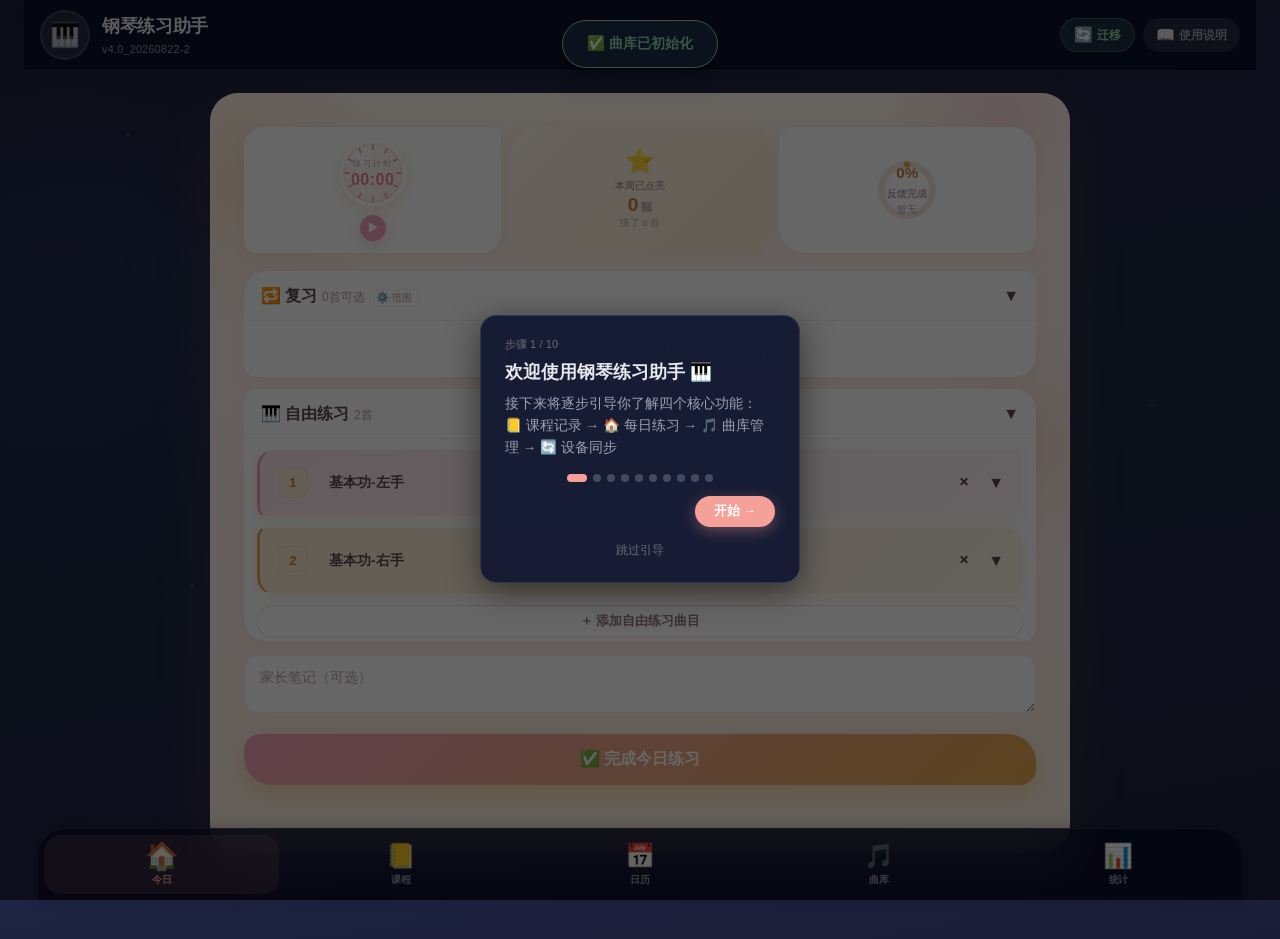
==== commit 94da1814: "fix: 今日页曲谱照片只显示最近一课，不合并所有课程 - collectLessonPiecePhotoIds 改为只从最近一课收集照片 - viewSheetPhoto 的图钉/录音也只取最近一课" ====
--- a/index.html
+++ b/index.html
@@ -16,7 +16,7 @@
 <meta name="apple-mobile-web-app-title" content="钢琴练习助手">
 <link rel="apple-touch-icon" href="icon-192.png">
 <link rel="manifest" href="manifest.json">
-<link rel="stylesheet" href="css/style.css?v=20260822b">
+<link rel="stylesheet" href="css/style.css?v=20260822d">
 <title>🎹 钢琴练习助手</title>
 </head>
 
@@ -106,7 +106,7 @@
 
 <!-- 今日练琴模块（5 个子文件，必须按此顺序） -->
 <script src="js/today/state.js?v=20260818f"></script>
-<script src="js/today/render.js?v=20260822b"></script>
+<script src="js/today/render.js?v=20260822d"></script>
 <script src="js/today/timer.js?v=20260818f"></script>
 <script src="js/today/review-free.js?v=20260819e"></script>
 <script src="js/today/submit.js?v=20260819c"></script>
--- a/css/style.css
+++ b/css/style.css
@@ -2127,6 +2127,8 @@
   max-width: 880px;
   max-height: 92vh;
   max-height: 92dvh;
+  /* iOS 刘海屏安全区避让：标题与 ✕ 不被状态栏/灵动岛遮挡 */
+  padding-top: var(--safe-top, 0px);
 }
 
 .modal-back {
@@ -3177,15 +3179,26 @@
 
 /* 练习模式三卡片：统一紧凑，内容不挤压 */
 .today-top .today-stat {
+  flex-direction: column;
+  align-items: center;
+  justify-content: center;
+  text-align: center;
   padding: 10px;
-  gap: 8px;
+  gap: 6px;
   min-width: 0;
 }
-.today-top .today-stat-icon { font-size: 1.5rem; }
+.today-top .today-stat-icon { font-size: 1.5rem; line-height: 1; }
+.today-top .today-stat-body { align-items: center; }
 .today-top .today-stat-num { font-size: 1.2rem; }
 .today-top .today-stat-title { font-size: 0.62rem; }
 .today-top .today-stat-sub { font-size: 0.6rem; }
-.today-top .today-ring-wrap { min-height: 0; min-width: 0; }
+.today-top .today-ring-wrap {
+  display: flex;
+  align-items: center;
+  justify-content: center;
+  min-height: 0;
+  min-width: 0;
+}
 .today-top .today-ring { width: 64px; height: 64px; }
 .today-top .today-ring-num { font-size: 0.95rem; }
 
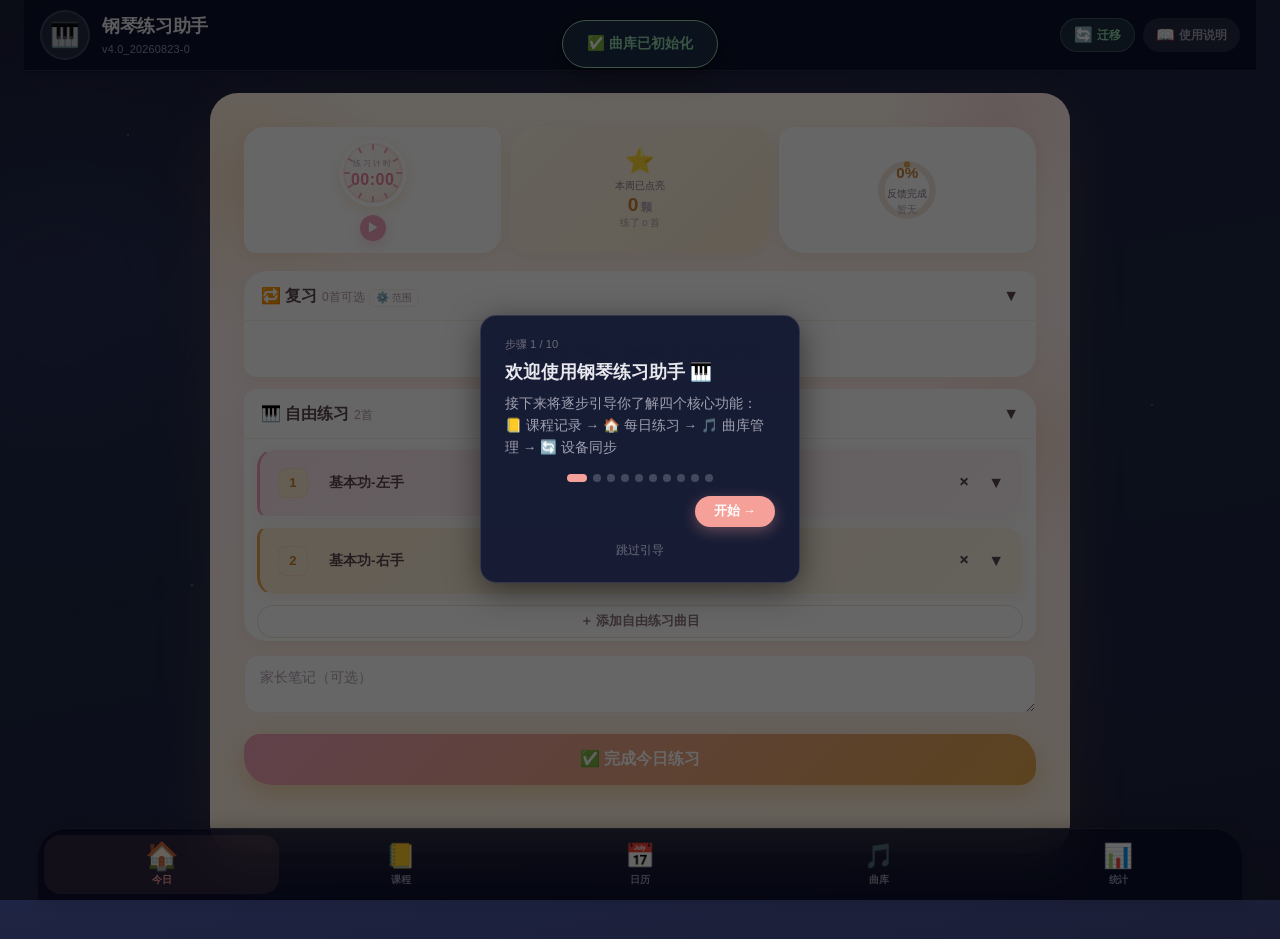
==== commit 5754af6b: "fix: 删除图钉时彻底清理照片引用和 marker 状态，防止同步导入后复活 - 删除图钉时标记关联 marker 为 reviewed=true，阻止保存课程时自动再生 - 从课程 sheetPh" ====
--- a/index.html
+++ b/index.html
@@ -100,7 +100,7 @@
 <script src="js/lesson-audio.js?v=20260818f"></script>
 <script src="js/lesson-markers.js?v=20260822a"></script>
 <script src="js/sheet-annotator.js?v=20260822a"></script>
-<script src="js/feedback-organizer.js?v=20260822a"></script>
+<script src="js/feedback-organizer.js?v=20260823a"></script>
 <script src="js/suggestions.js?v=20260819c"></script>
 <script src="js/onboarding.js?v=20260818f"></script>
 
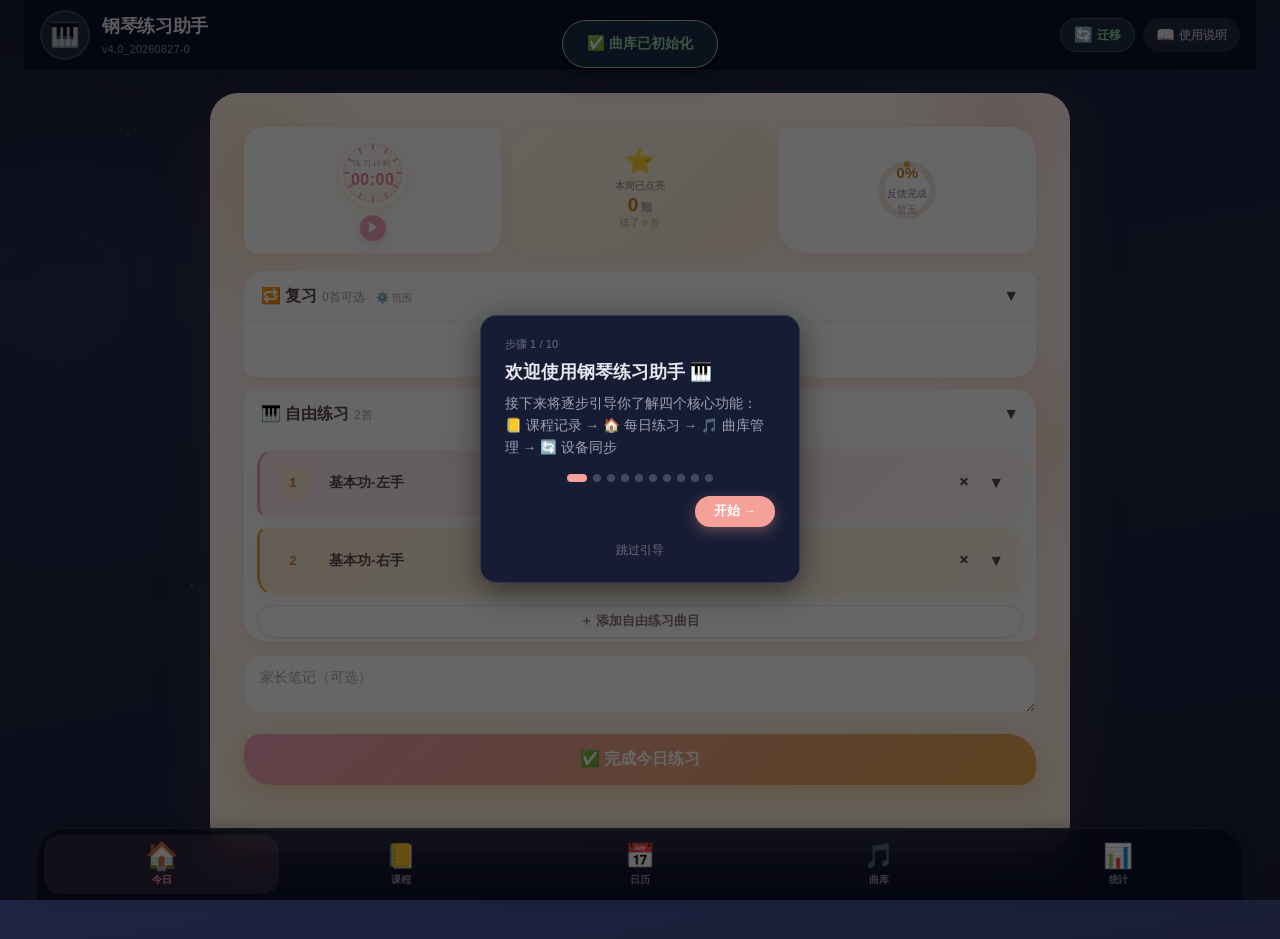
==== commit f0979698: "feat: 课程页月份折叠 + 曲库行式列表 + 统计页曲目进度比较图 - 课程列表按月分组折叠，默认展开最近月，状态持久化 - 课程表单曲目卡片改横排布局，信息密度更高 - 曲库从卡片堆叠改为紧凑行" ====
--- a/index.html
+++ b/index.html
@@ -16,7 +16,7 @@
 <meta name="apple-mobile-web-app-title" content="钢琴练习助手">
 <link rel="apple-touch-icon" href="icon-192.png">
 <link rel="manifest" href="manifest.json">
-<link rel="stylesheet" href="css/style.css?v=20260822d">
+<link rel="stylesheet" href="css/style.css?v=20260827a">
 <title>🎹 钢琴练习助手</title>
 </head>
 
@@ -113,11 +113,11 @@
 <script src="js/today/celebrate.js?v=20260822a"></script>
 
 <!-- 课程 + 日历 -->
-<script src="js/lessons.js?v=20260821a"></script>
+<script src="js/lessons.js?v=20260827a"></script>
 <script src="js/calendar.js?v=20260818f"></script>
 
 <!-- 曲库模块（3 个子文件，必须按此顺序） -->
-<script src="js/repertoire/browser.js?v=20260822b"></script>
+<script src="js/repertoire/browser.js?v=20260827a"></script>
 <script src="js/repertoire/editor.js?v=20260818f"></script>
 <script src="js/repertoire/sync.js?v=20260822b"></script>
 
@@ -126,7 +126,7 @@
 <script src="js/html5-qrcode.min.js?v=20260818f"></script>
 
 <!-- 统计 + 应用入口 -->
-<script src="js/stats.js?v=20260818f"></script>
+<script src="js/stats.js?v=20260827a"></script>
 <script src="js/app.js?v=20260822b"></script>
 </body>
 </html>
--- a/css/style.css
+++ b/css/style.css
@@ -3291,3 +3291,498 @@
   }
   .today-stats { gap: 20px; margin-bottom: 24px; }
 }
+
+/* ========================================
+   📒 课程列表 · 月份折叠分组
+   ======================================== */
+.lesson-month-group {
+  margin-bottom: 14px;
+}
+
+.lesson-month-header {
+  width: 100%;
+  display: flex;
+  align-items: center;
+  justify-content: space-between;
+  gap: 10px;
+  padding: 12px 14px;
+  background: rgba(255, 255, 255, 0.06);
+  border: 1px solid var(--border-1);
+  border-radius: var(--r-md);
+  color: var(--text-1);
+  font-size: 0.88rem;
+  font-weight: 700;
+  cursor: pointer;
+  text-align: left;
+  transition: background 0.2s var(--ease-out), border-color 0.2s var(--ease-out);
+}
+.lesson-month-header:hover {
+  background: rgba(255, 255, 255, 0.09);
+  border-color: var(--border-3);
+}
+
+.lesson-month-label {
+  display: flex;
+  align-items: center;
+  gap: 6px;
+  min-width: 0;
+}
+
+.lesson-month-meta {
+  display: flex;
+  align-items: center;
+  gap: 8px;
+  color: var(--text-3);
+  font-size: 0.72rem;
+  font-weight: 600;
+  flex-shrink: 0;
+}
+
+.lesson-month-count {
+  padding: 2px 10px;
+  border-radius: var(--r-full);
+  background: var(--accent-primary-soft);
+  color: var(--accent-primary);
+}
+
+.lesson-month-chevron {
+  display: inline-flex;
+  color: var(--text-3);
+  transition: transform 0.25s var(--ease-out);
+}
+.lesson-month-group.collapsed .lesson-month-chevron {
+  transform: rotate(-90deg);
+}
+
+.lesson-month-body {
+  padding-top: 10px;
+}
+.lesson-month-group.collapsed .lesson-month-body {
+  display: none;
+}
+
+/* 紧凑摘要卡 */
+.lesson-mini-card {
+  background: var(--surface-1);
+  backdrop-filter: blur(12px);
+  -webkit-backdrop-filter: blur(12px);
+  border-radius: var(--r-md);
+  border: 1px solid var(--border-2);
+  padding: 12px 14px;
+  margin-bottom: 10px;
+  cursor: pointer;
+  box-shadow: var(--shadow-sm);
+  transition: background 0.2s var(--ease-out), box-shadow 0.2s var(--ease-out), border-color 0.2s var(--ease-out);
+}
+.lesson-mini-card:hover {
+  background: var(--surface-3);
+  box-shadow: var(--shadow-md);
+}
+
+.lesson-mini-top {
+  display: flex;
+  align-items: center;
+  justify-content: space-between;
+  gap: 8px;
+  margin-bottom: 8px;
+}
+
+.lesson-mini-date {
+  font-size: 0.86rem;
+  font-weight: 700;
+  color: var(--text-1);
+}
+
+.lesson-mini-weekday {
+  font-size: 0.7rem;
+  font-weight: 600;
+  color: var(--text-3);
+  margin-left: 4px;
+}
+
+.lesson-mini-count {
+  background: rgba(155, 217, 206, 0.15);
+  color: var(--accent-mint);
+}
+
+.lesson-mini-pieces {
+  display: flex;
+  flex-wrap: wrap;
+  gap: 5px;
+  align-items: center;
+  margin-bottom: 8px;
+}
+
+.lesson-mini-chip {
+  font-size: 0.7rem;
+  padding: 2px 9px;
+  border-radius: var(--r-full);
+  background: rgba(255, 255, 255, 0.06);
+  border: 1px solid var(--border-2);
+  color: var(--text-2);
+}
+.lesson-mini-chip-more {
+  background: rgba(255, 255, 255, 0.03);
+  color: var(--text-3);
+}
+
+.lesson-mini-note {
+  font-size: 0.72rem;
+  color: var(--text-3);
+  line-height: 1.5;
+  overflow: hidden;
+  text-overflow: ellipsis;
+  display: -webkit-box;
+  -webkit-line-clamp: 1;
+  -webkit-box-orient: vertical;
+}
+
+/* ========================================
+   📒 课程表单 · 册卡片（紧凑）
+   ======================================== */
+.lesson-book-card {
+  background: rgba(255, 255, 255, 0.03);
+  border-left: 3px solid var(--accent-primary);
+  border-radius: var(--r-md);
+  padding: 12px;
+}
+.lesson-book-card-deleted {
+  background: rgba(255, 107, 107, 0.05);
+  border-left-color: var(--accent-red);
+  opacity: 0.7;
+}
+
+.lesson-book-header {
+  display: flex;
+  align-items: center;
+  justify-content: space-between;
+  gap: 10px;
+  margin-bottom: 10px;
+}
+
+.lesson-book-title-wrap {
+  flex: 1;
+  min-width: 0;
+}
+
+.lesson-book-title {
+  font-weight: 700;
+  font-size: 0.9rem;
+}
+
+.lesson-book-deleted-badge {
+  font-size: 0.68rem;
+  color: var(--accent-red);
+  margin-left: 6px;
+}
+
+.lesson-book-add-piece {
+  font-size: 0.72rem;
+  padding: 5px 10px;
+  width: 100%;
+  margin-top: 8px;
+}
+
+.lesson-book-card .custom-book-title {
+  padding: 6px 10px;
+  font-size: 0.85rem;
+  background: rgba(255, 255, 255, 0.06);
+  border: 1px solid var(--border-1);
+}
+
+/* 曲目横排卡片 */
+.lesson-piece-card {
+  background: var(--surface-1);
+  backdrop-filter: blur(12px);
+  -webkit-backdrop-filter: blur(12px);
+  border-radius: var(--r-md);
+  border: 1px solid var(--border-2);
+  padding: 10px 12px;
+  margin-bottom: 8px;
+}
+
+.lesson-piece-top {
+  display: flex;
+  align-items: center;
+  gap: 8px;
+}
+
+.lesson-piece-index {
+  flex-shrink: 0;
+  width: 26px;
+  height: 26px;
+  display: flex;
+  align-items: center;
+  justify-content: center;
+  border-radius: var(--r-full);
+  background: var(--accent-primary-soft);
+  color: var(--accent-primary);
+  font-size: 0.72rem;
+  font-weight: 700;
+}
+
+.lesson-piece-name {
+  flex: 1;
+  min-width: 0;
+}
+.lesson-piece-name .piece-name-select,
+.lesson-piece-name .piece-name-input {
+  width: 100%;
+}
+
+.lesson-piece-score .star-rating {
+  margin: 0;
+  padding: 0;
+  gap: 1px;
+}
+.lesson-piece-score .star-btn {
+  font-size: 1rem;
+  min-width: 22px;
+  min-height: 28px;
+  padding: 2px;
+}
+
+.lesson-piece-delete {
+  flex-shrink: 0;
+  font-size: 0.6rem;
+  padding: 3px 8px;
+}
+
+.lesson-piece-details {
+  margin-top: 8px;
+}
+.lesson-piece-details-label {
+  display: block;
+  font-size: 0.68rem;
+  font-weight: 600;
+  color: var(--text-3);
+  margin-bottom: 4px;
+}
+.lesson-piece-details .piece-details {
+  min-height: 54px;
+  font-size: 0.78rem;
+}
+
+/* ========================================
+   🎵 曲库 · 紧凑行式列表
+   ======================================== */
+.rep-book {
+  margin-bottom: 14px;
+}
+
+.rep-book-head {
+  width: 100%;
+  display: flex;
+  align-items: center;
+  padding: 12px 14px;
+  background: linear-gradient(135deg, rgba(255, 255, 255, 0.08), rgba(255, 255, 255, 0.03));
+  border: 1px solid var(--border-2);
+  border-radius: var(--r-md);
+  cursor: pointer;
+  transition: background 0.2s var(--ease-out), border-color 0.2s var(--ease-out);
+}
+.rep-book-head:hover {
+  background: rgba(255, 255, 255, 0.1);
+  border-color: var(--border-3);
+}
+
+.rep-book-main {
+  flex: 1;
+  min-width: 0;
+}
+
+.rep-book-title-row {
+  display: flex;
+  align-items: center;
+  gap: 8px;
+}
+.rep-book-title {
+  flex: 1;
+  min-width: 0;
+  font-size: 0.9rem;
+  font-weight: 700;
+  color: var(--text-1);
+  white-space: nowrap;
+  overflow: hidden;
+  text-overflow: ellipsis;
+}
+.rep-book-chevron {
+  flex-shrink: 0;
+  color: var(--text-3);
+  font-size: 0.75rem;
+  transition: transform 0.25s var(--ease-out);
+}
+
+.rep-book-meta {
+  display: flex;
+  align-items: center;
+  gap: 8px;
+  margin-top: 6px;
+  font-size: 0.7rem;
+  color: var(--text-3);
+}
+.rep-book-count {
+  font-weight: 600;
+  color: var(--text-2);
+}
+.rep-book-learned {
+  color: var(--accent-mint);
+  font-weight: 600;
+}
+
+.rep-book-progress {
+  flex: 1;
+  display: flex;
+  align-items: center;
+  gap: 8px;
+  min-width: 0;
+}
+.rep-book-progress-track {
+  flex: 1;
+  height: 5px;
+  max-width: 72px;
+  border-radius: var(--r-full);
+  background: rgba(255, 255, 255, 0.08);
+  overflow: hidden;
+}
+.rep-book-progress-fill {
+  height: 100%;
+  border-radius: var(--r-full);
+  background: linear-gradient(90deg, var(--accent-green), var(--accent-mint));
+  transition: width 0.3s var(--ease-out);
+}
+.rep-book-percent {
+  min-width: 30px;
+  text-align: right;
+  font-size: 0.68rem;
+  font-weight: 700;
+  color: var(--accent-green);
+}
+
+.rep-book-list {
+  padding-top: 6px;
+}
+.rep-book-list.rep-collapsed {
+  display: none;
+}
+
+/* 曲目行 */
+.rep-piece-row {
+  display: flex;
+  align-items: center;
+  gap: 10px;
+  padding: 9px 12px;
+  border-radius: var(--r-md);
+  cursor: pointer;
+  transition: background 0.2s var(--ease-out);
+}
+.rep-piece-row:hover {
+  background: rgba(255, 255, 255, 0.06);
+}
+
+.rep-piece-index {
+  flex-shrink: 0;
+  width: 24px;
+  height: 24px;
+  display: flex;
+  align-items: center;
+  justify-content: center;
+  border-radius: 8px;
+  background: rgba(255, 255, 255, 0.06);
+  color: var(--text-3);
+  font-size: 0.7rem;
+  font-weight: 700;
+}
+
+.rep-piece-main {
+  flex: 1;
+  min-width: 0;
+}
+.rep-piece-name {
+  display: block;
+  font-size: 0.84rem;
+  font-weight: 600;
+  color: var(--text-1);
+  white-space: nowrap;
+  overflow: hidden;
+  text-overflow: ellipsis;
+}
+.rep-piece-sub {
+  display: block;
+  font-size: 0.68rem;
+  color: var(--text-3);
+  margin-top: 1px;
+  white-space: nowrap;
+  overflow: hidden;
+  text-overflow: ellipsis;
+}
+
+.rep-piece-chevron {
+  flex-shrink: 0;
+  color: var(--text-3);
+  font-size: 0.72rem;
+  transition: transform 0.25s var(--ease-out);
+}
+.rep-piece-row.expanded .rep-piece-chevron {
+  transform: rotate(180deg);
+}
+
+/* 阶段彩色徽章（与勋章墙配色一致） */
+.rep-stage-badge {
+  flex-shrink: 0;
+  font-size: 0.66rem;
+  font-weight: 600;
+  padding: 3px 9px;
+  border-radius: var(--r-full);
+  border: 1px solid transparent;
+  cursor: pointer;
+  transition: transform 0.2s var(--ease-out), box-shadow 0.2s var(--ease-out);
+}
+.rep-stage-badge:hover {
+  transform: translateY(-1px);
+}
+.rep-stage-untouched {
+  background: rgba(138, 143, 152, 0.14);
+  color: #aab0ba;
+  border-color: rgba(138, 143, 152, 0.28);
+}
+.rep-stage-separate {
+  background: rgba(91, 106, 210, 0.16);
+  color: #a5ade8;
+  border-color: rgba(91, 106, 210, 0.35);
+}
+.rep-stage-together {
+  background: rgba(139, 91, 210, 0.16);
+  color: #c3a8ef;
+  border-color: rgba(139, 91, 210, 0.35);
+}
+.rep-stage-memorize {
+  background: rgba(217, 138, 43, 0.16);
+  color: #e8b46b;
+  border-color: rgba(217, 138, 43, 0.35);
+}
+.rep-stage-proficient {
+  background: rgba(255, 213, 74, 0.18);
+  color: #ffd54a;
+  border-color: rgba(255, 213, 74, 0.4);
+}
+
+/* 曲目展开详情（阶段时间线） */
+.rep-piece-detail {
+  margin: 0 12px 10px 46px;
+  padding: 10px 12px;
+  background: rgba(255, 255, 255, 0.04);
+  border: 1px solid var(--border-2);
+  border-radius: var(--r-md);
+}
+.rep-piece-mem {
+  display: inline-block;
+  font-size: 0.68rem;
+  font-weight: 600;
+  padding: 2px 9px;
+  border-radius: var(--r-full);
+  background: rgba(142, 212, 166, 0.12);
+  color: var(--accent-green);
+  border: 1px solid rgba(142, 212, 166, 0.3);
+  margin-bottom: 8px;
+}
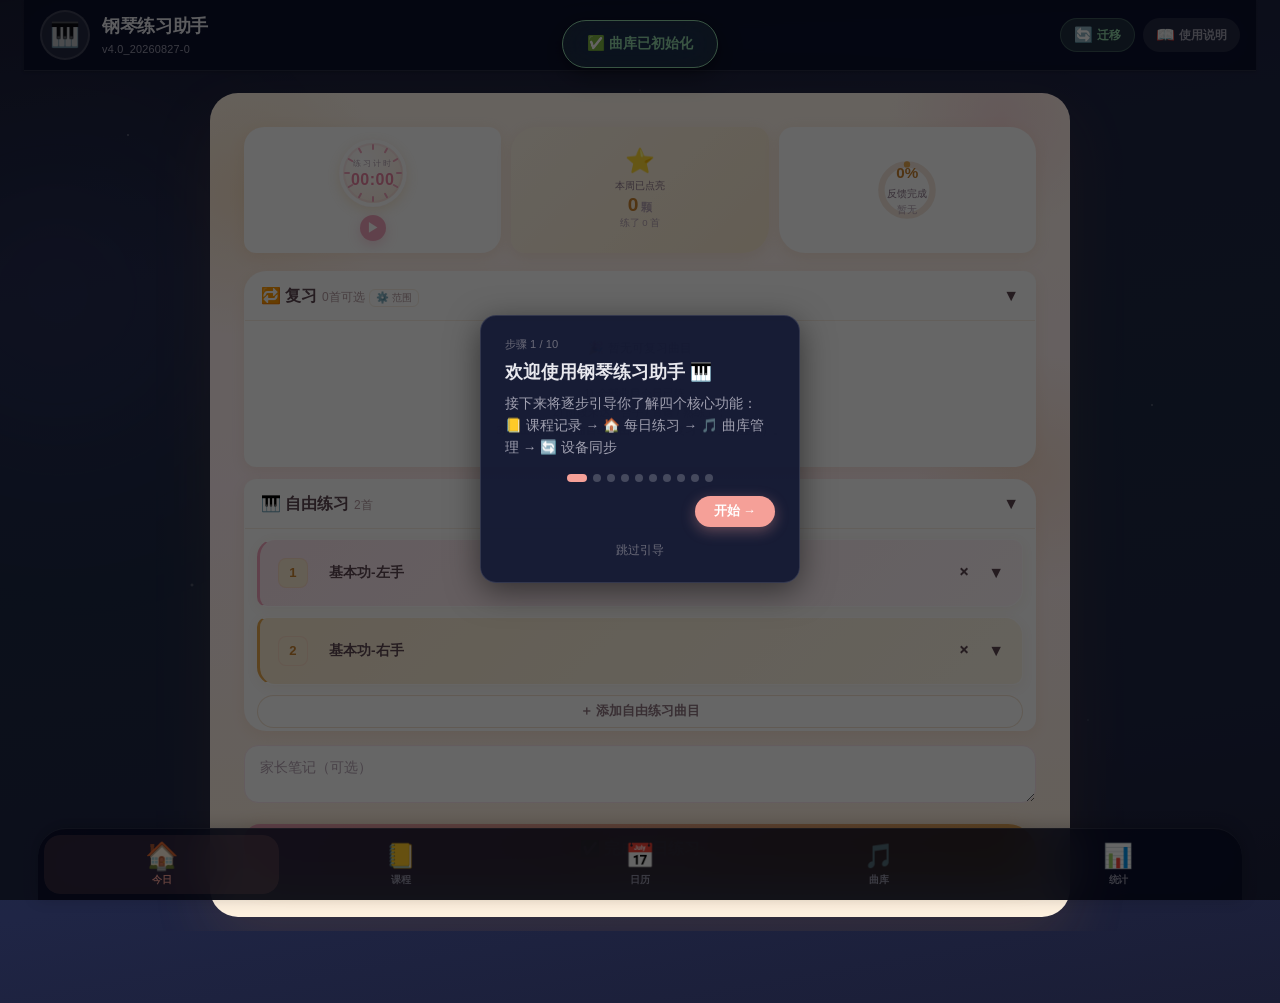
==== commit d2e57641: "fix: 今日课堂记录图钉统一样式、完成状态每日重置、复习抽卡三阶段筛选 - 今日页课堂记录图钉复用 .sheet-pin 类 + 持久化 pinNumber 编号，与课程端一致 - 课堂记录"完成"" ====
--- a/index.html
+++ b/index.html
@@ -16,7 +16,7 @@
 <meta name="apple-mobile-web-app-title" content="钢琴练习助手">
 <link rel="apple-touch-icon" href="icon-192.png">
 <link rel="manifest" href="manifest.json">
-<link rel="stylesheet" href="css/style.css?v=20260827a">
+<link rel="stylesheet" href="css/style.css?v=20260827b">
 <title>🎹 钢琴练习助手</title>
 </head>
 
@@ -106,9 +106,9 @@
 
 <!-- 今日练琴模块（5 个子文件，必须按此顺序） -->
 <script src="js/today/state.js?v=20260818f"></script>
-<script src="js/today/render.js?v=20260822d"></script>
+<script src="js/today/render.js?v=20260827c"></script>
 <script src="js/today/timer.js?v=20260818f"></script>
-<script src="js/today/review-free.js?v=20260819e"></script>
+<script src="js/today/review-free.js?v=20260827b"></script>
 <script src="js/today/submit.js?v=20260819c"></script>
 <script src="js/today/celebrate.js?v=20260822a"></script>
 
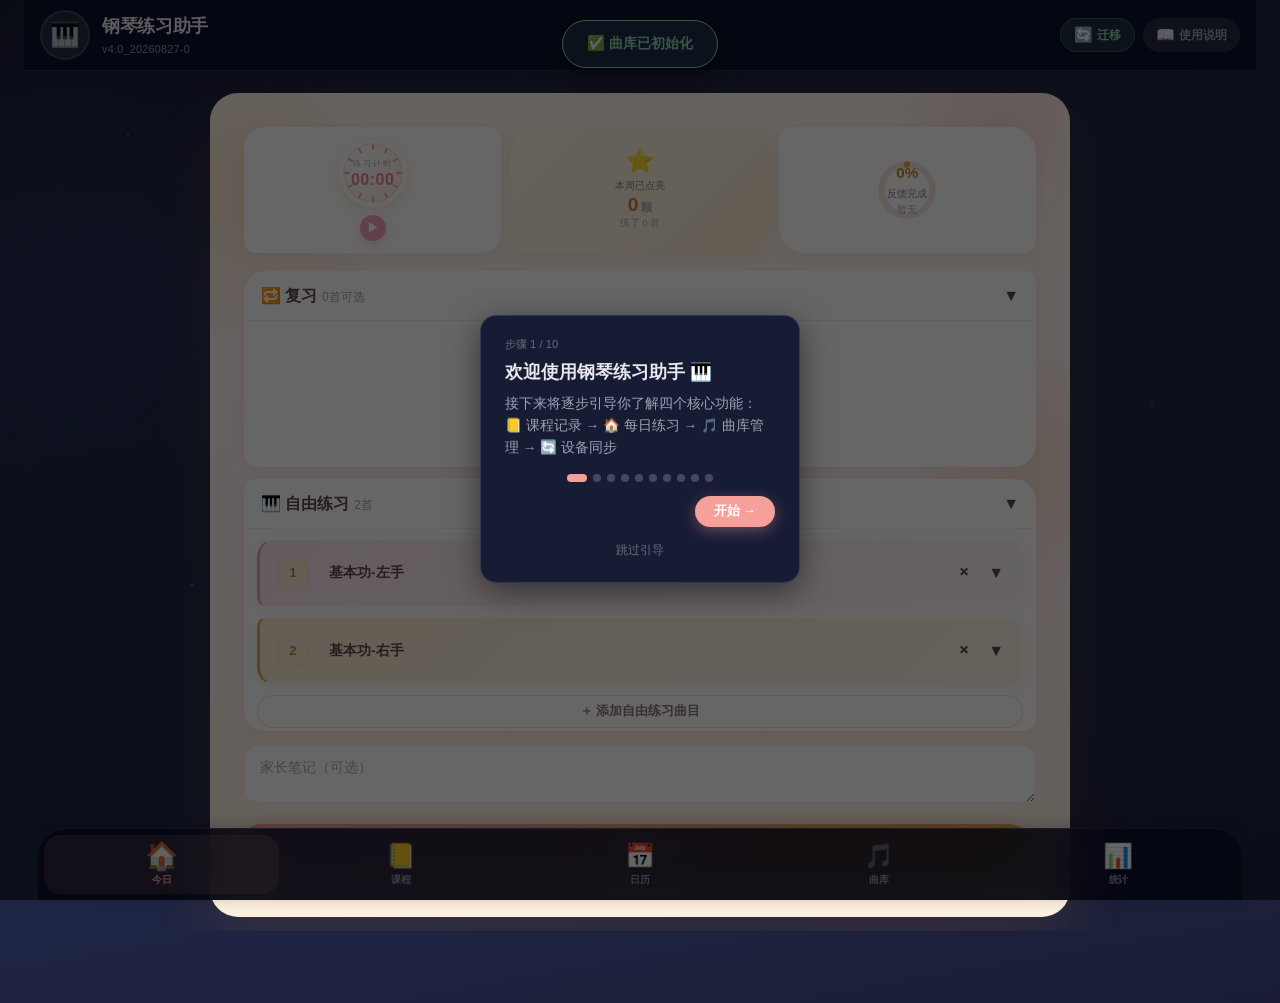
==== commit ac1d56bb: "refactor: 删除复习范围手动设定，修复跳过重渲染bug和清理前缀不匹配 - 删除 showReviewRangePanel 和 piano_review_range 持久化，范围完全自动 - " ====
--- a/index.html
+++ b/index.html
@@ -106,9 +106,9 @@
 
 <!-- 今日练琴模块（5 个子文件，必须按此顺序） -->
 <script src="js/today/state.js?v=20260818f"></script>
-<script src="js/today/render.js?v=20260827c"></script>
+<script src="js/today/render.js?v=20260827d"></script>
 <script src="js/today/timer.js?v=20260818f"></script>
-<script src="js/today/review-free.js?v=20260827b"></script>
+<script src="js/today/review-free.js?v=20260903a"></script>
 <script src="js/today/submit.js?v=20260819c"></script>
 <script src="js/today/celebrate.js?v=20260822a"></script>
 
@@ -119,7 +119,7 @@
 <!-- 曲库模块（3 个子文件，必须按此顺序） -->
 <script src="js/repertoire/browser.js?v=20260827a"></script>
 <script src="js/repertoire/editor.js?v=20260818f"></script>
-<script src="js/repertoire/sync.js?v=20260822b"></script>
+<script src="js/repertoire/sync.js?v=20260903a"></script>
 
 <!-- QR 码库（生成 + 扫码） -->
 <script src="js/qrcode-generator.min.js?v=20260818f"></script>
